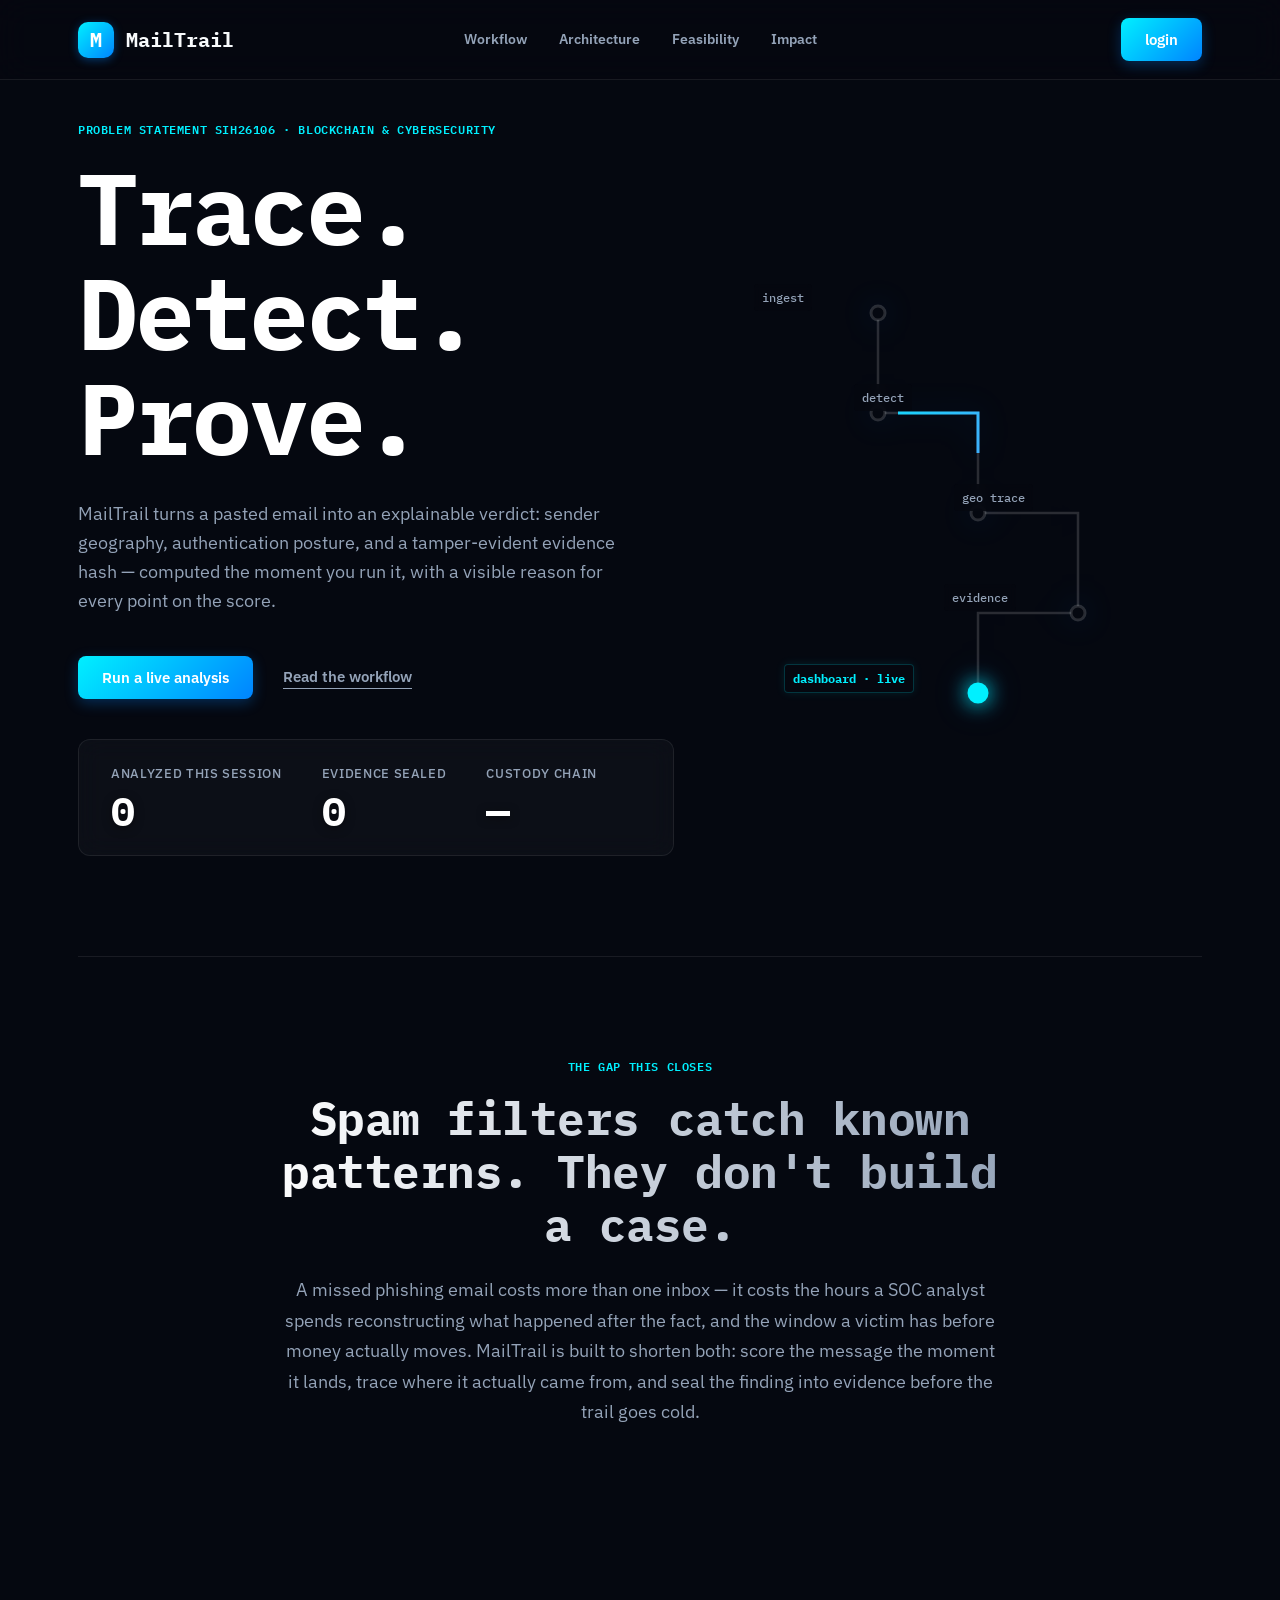
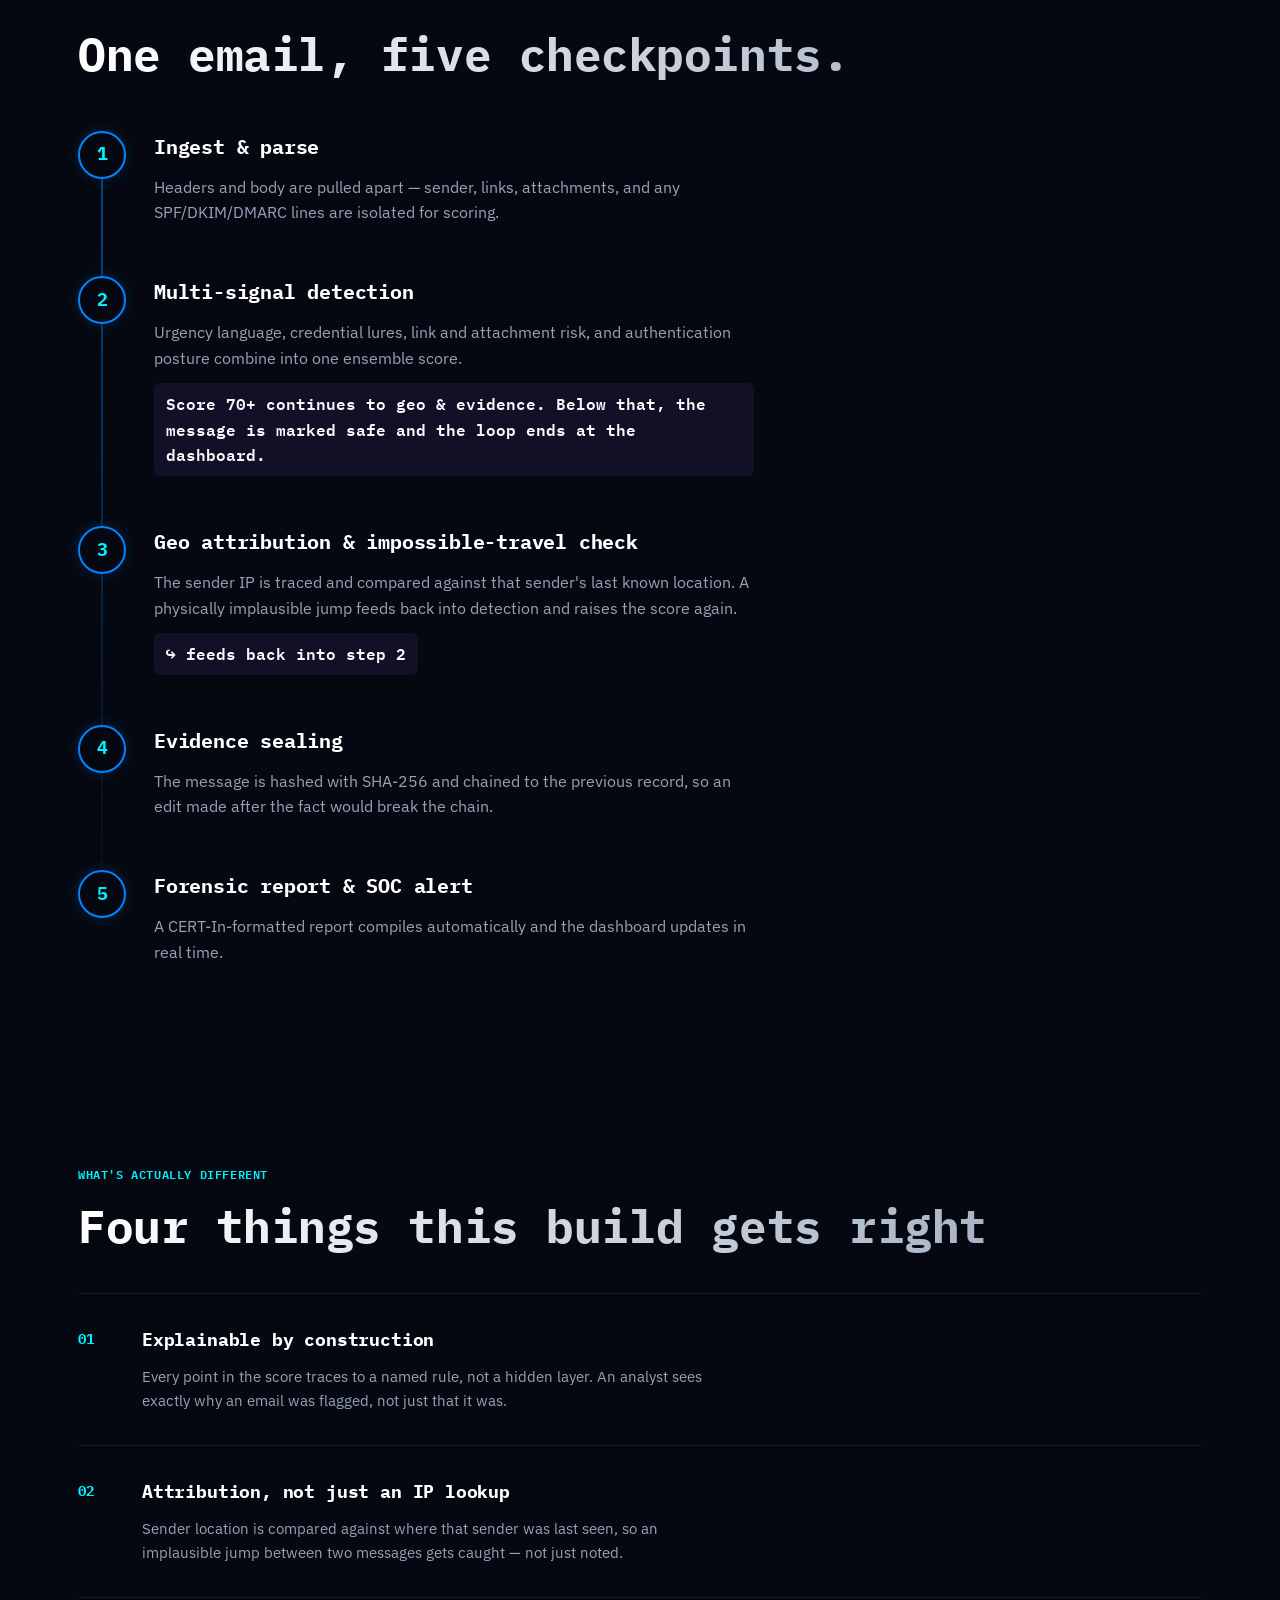
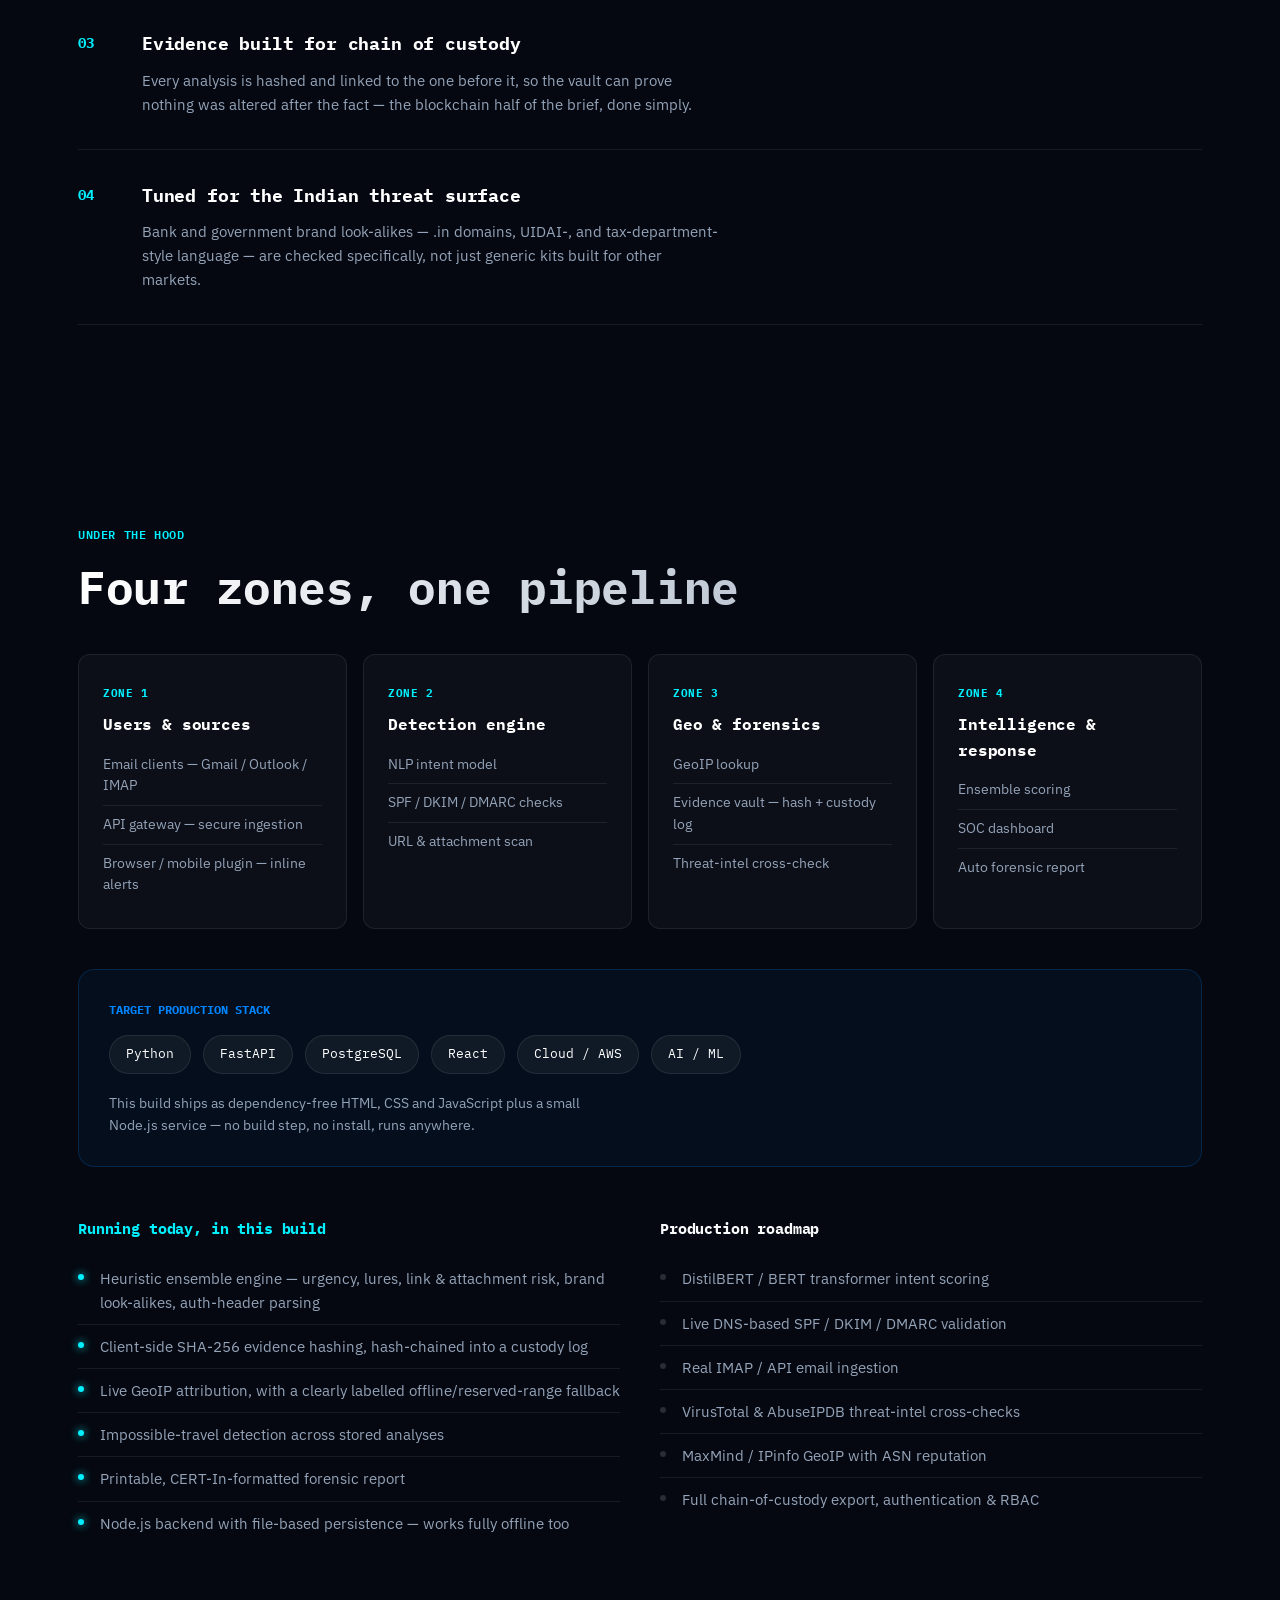
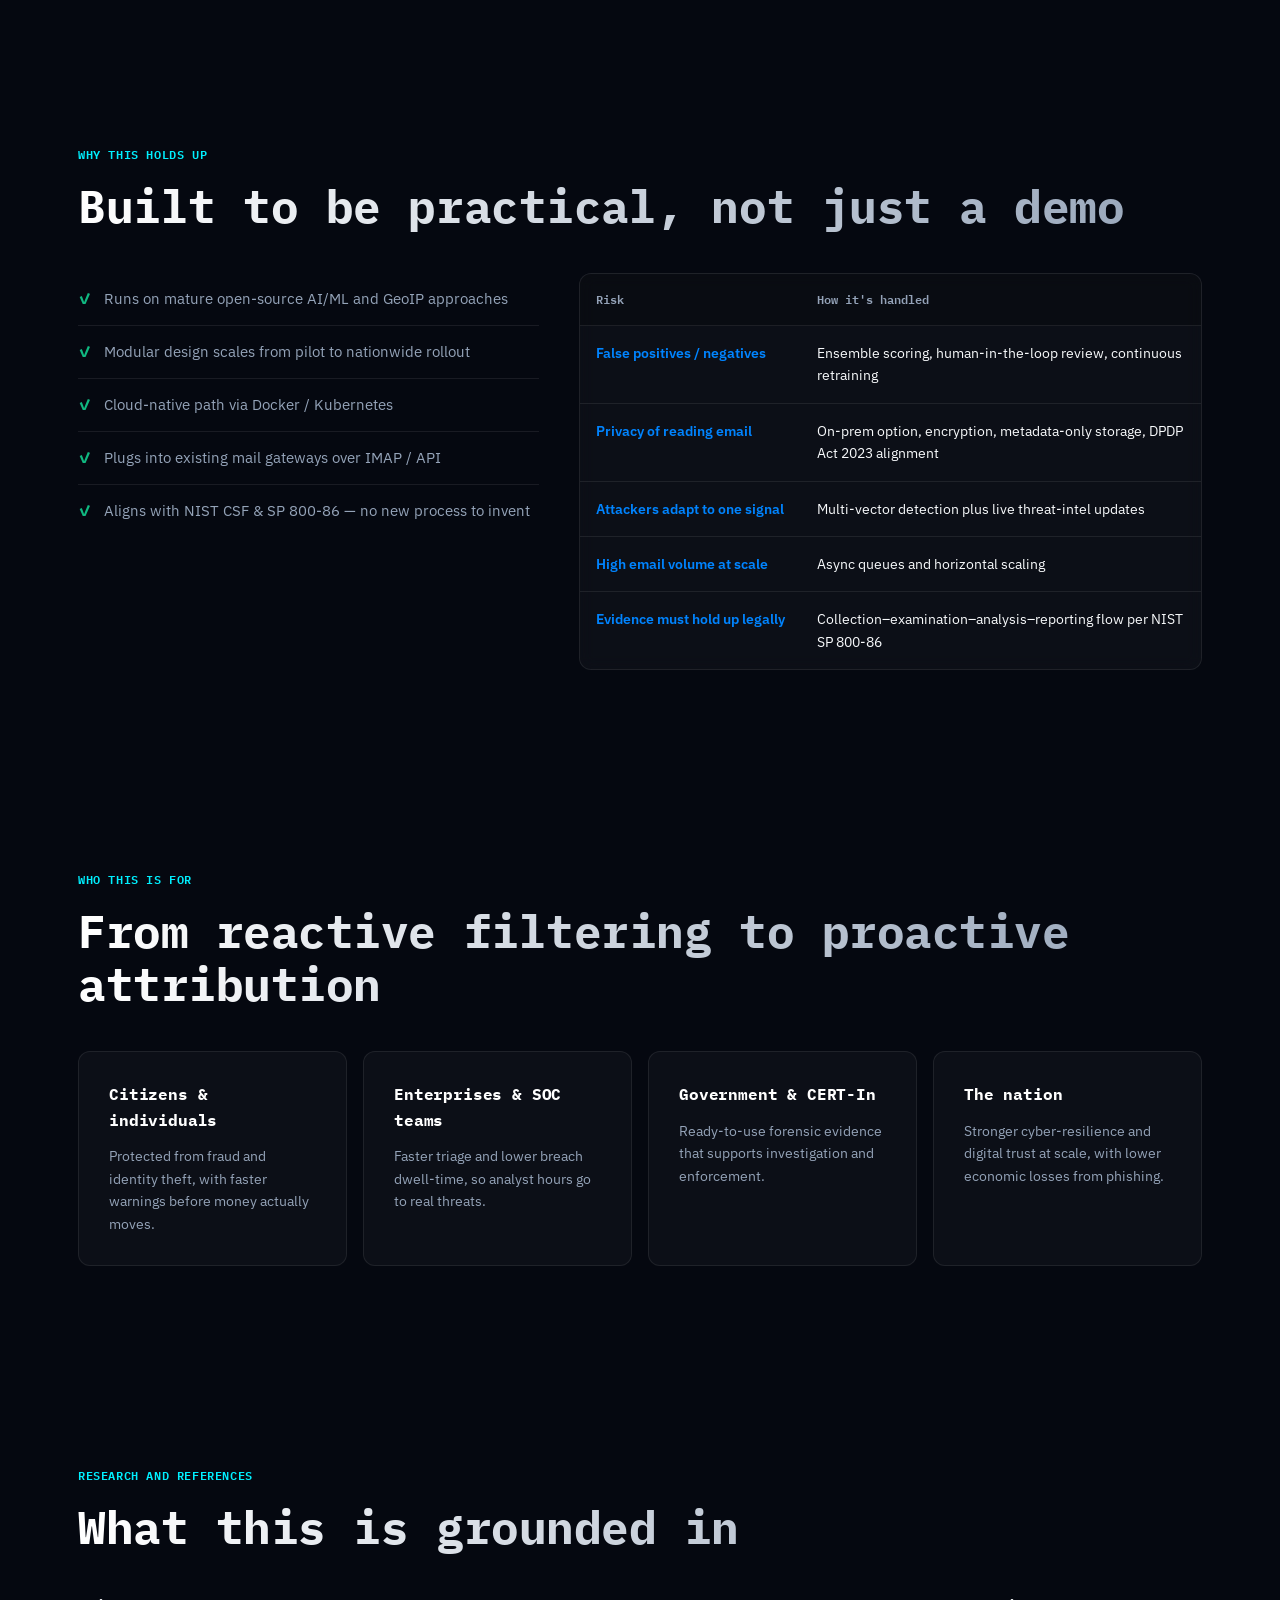
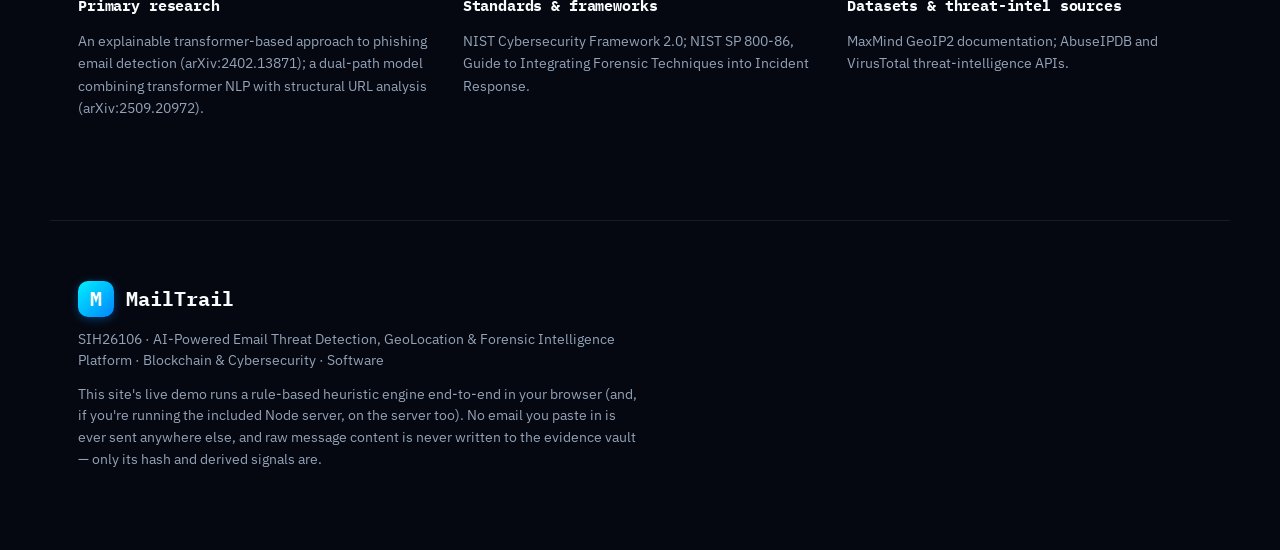
==== frontend/index.html @ 87221824 "Finalize UI redesign for deployment" ====
<!doctype html>
<html lang="en">
<head>
<meta charset="UTF-8">
<meta name="viewport" content="width=device-width, initial-scale=1.0">
<title>MailTrail — Trace. Detect. Prove.</title>
<meta name="description" content="MailTrail is an explainable, multi-signal email threat detection, geolocation and forensic intelligence platform built for SIH26106.">
<link rel="preconnect" href="https://fonts.googleapis.com">
<link href="https://fonts.googleapis.com/css2?family=IBM+Plex+Mono:wght@400;500;600;700&family=IBM+Plex+Sans:wght@400;500;600;700&display=swap" rel="stylesheet">
<link rel="stylesheet" href="styles.css">
</head>
<body>

<!-- ================= MARKETING SITE ================= -->
<div id="site">

  <header class="topnav">
    <div class="topnav-inner">
      <a href="#hero" class="wordmark"><span class="wordmark-mark">M</span>MailTrail</a>
      <nav class="topnav-links">
        <a href="#workflow">Workflow</a>
        <a href="#architecture">Architecture</a>
        <a href="#feasibility">Feasibility</a>
        <a href="#impact">Impact</a>
      </nav>
      <button class="btn btn-primary" data-launch-app>login</button>
    </div>
  </header>

  <main>
    
    <!-- HERO -->
    <section id="hero" class="section hero">
      <div class="hero-copy">
        <p class="logline">problem statement sih26106 · blockchain &amp; cybersecurity</p>
        <h1 class="hero-title">Trace.<br>Detect.<br>Prove.</h1>
        <p class="hero-sub">MailTrail turns a pasted email into an explainable verdict: sender geography, authentication posture, and a tamper-evident evidence hash — computed the moment you run it, with a visible reason for every point on the score.</p>
        <div class="hero-actions">
          <button class="btn btn-primary" data-launch-app data-target-view="analyze">Run a live analysis</button>
          <a class="link-btn-bold" href="#workflow">Read the workflow</a>
        </div>
        
        <!-- STATS BAR -->
        <div class="stats-bar glass-card" style="margin-top: 40px; padding: 24px 32px; gap: 40px; flex-wrap: wrap; border-bottom: 1px solid var(--border);">
          <div class="stat-item">
            <span class="stat-label">analyzed this session</span>
            <strong class="stat-value" id="heroAnalyzed">13</strong>
          </div>
          <div class="stat-item">
            <span class="stat-label">evidence sealed</span>
            <strong class="stat-value" id="heroSealed">13</strong>
          </div>
          <div class="stat-item">
            <span class="stat-label">custody chain</span>
            <strong class="stat-value" id="heroChain">verified</strong>
          </div>
        </div>
      </div>
      <div class="hero-trace" aria-hidden="true">
        <svg viewBox="0 0 400 450" class="trace-svg">
          <defs>
            <linearGradient id="traceGradient" x1="0%" y1="0%" x2="100%" y2="100%">
              <stop offset="0%" stop-color="#00f0ff" />
              <stop offset="100%" stop-color="#8b5cf6" />
            </linearGradient>
          </defs>
          <path id="tracePath" d="M120,40 L120,140 L220,140 L220,240 L320,240 L320,340 L220,340 L220,420" />
          <path class="glow-path" d="M120,40 L120,140 L220,140 L220,240 L320,240 L320,340 L220,340 L220,420" />
          <circle class="trace-node" cx="120" cy="40" r="7"></circle>
          <circle class="trace-node" cx="120" cy="140" r="7"></circle>
          <circle class="trace-node" cx="220" cy="240" r="7"></circle>
          <circle class="trace-node" cx="320" cy="340" r="7"></circle>
          <circle class="trace-node trace-node--live" cx="220" cy="420" r="9"></circle>
        </svg>
        <span class="trace-label" style="top:26px;left:40px">ingest</span>
        <span class="trace-label" style="top:126px;left:140px">detect</span>
        <span class="trace-label" style="top:226px;left:240px">geo trace</span>
        <span class="trace-label" style="top:326px;left:230px">evidence</span>
        <span class="trace-label trace-label--live" style="top:406px;left:70px">dashboard · live</span>
      </div>
    </section>

    <!-- PROBLEM -->
    <section class="section section-narrow">
      <p class="logline">the gap this closes</p>
      <h2 class="section-title">Spam filters catch known patterns. They don't build a case.</h2>
      <p class="section-body">A missed phishing email costs more than one inbox — it costs the hours a SOC analyst spends reconstructing what happened after the fact, and the window a victim has before money actually moves. MailTrail is built to shorten both: score the message the moment it lands, trace where it actually came from, and seal the finding into evidence before the trail goes cold.</p>
    </section>

    <!-- WORKFLOW -->
    <section id="workflow" class="section">
      <h2 class="section-title" style="margin-bottom: 40px">One email, five checkpoints.</h2>
      <div class="timeline">
        <div class="timeline-step">
          <div class="timeline-marker">1</div>
          <div class="timeline-content">
            <h3>Ingest &amp; parse</h3>
            <p>Headers and body are pulled apart — sender, links, attachments, and any SPF/DKIM/DMARC lines are isolated for scoring.</p>
          </div>
        </div>
        <div class="timeline-step">
          <div class="timeline-marker">2</div>
          <div class="timeline-content">
            <h3>Multi-signal detection</h3>
            <p>Urgency language, credential lures, link and attachment risk, and authentication posture combine into one ensemble score.</p>
            <p class="timeline-note" style="margin-top:12px; color:var(--muted)">Score 70+ continues to geo &amp; evidence. Below that, the message is marked safe and the loop ends at the dashboard.</p>
          </div>
        </div>
        <div class="timeline-step">
          <div class="timeline-marker">3</div>
          <div class="timeline-content">
            <h3>Geo attribution &amp; impossible-travel check</h3>
            <p>The sender IP is traced and compared against that sender's last known location. A physically implausible jump feeds back into detection and raises the score again.</p>
            <p class="timeline-note" style="margin-top:12px; color:var(--muted)">&#8618; feeds back into step 2</p>
          </div>
        </div>
        <div class="timeline-step">
          <div class="timeline-marker">4</div>
          <div class="timeline-content">
            <h3>Evidence sealing</h3>
            <p>The message is hashed with SHA-256 and chained to the previous record, so an edit made after the fact would break the chain.</p>
          </div>
        </div>
        <div class="timeline-step">
          <div class="timeline-marker">5</div>
          <div class="timeline-content">
            <h3>Forensic report &amp; SOC alert</h3>
            <p>A CERT-In-formatted report compiles automatically and the dashboard updates in real time.</p>
          </div>
        </div>
      </div>
    </section>

    <!-- INNOVATION -->
    <section class="section">
      <p class="logline">what's actually different</p>
      <h2 class="section-title">Four things this build gets right</h2>
      <div class="ledger">
        <div class="ledger-row">
          <span class="ledger-index">01</span>
          <div class="ledger-body">
            <h3>Explainable by construction</h3>
            <p>Every point in the score traces to a named rule, not a hidden layer. An analyst sees exactly why an email was flagged, not just that it was.</p>
          </div>
        </div>
        <div class="ledger-row">
          <span class="ledger-index">02</span>
          <div class="ledger-body">
            <h3>Attribution, not just an IP lookup</h3>
            <p>Sender location is compared against where that sender was last seen, so an implausible jump between two messages gets caught — not just noted.</p>
          </div>
        </div>
        <div class="ledger-row">
          <span class="ledger-index">03</span>
          <div class="ledger-body">
            <h3>Evidence built for chain of custody</h3>
            <p>Every analysis is hashed and linked to the one before it, so the vault can prove nothing was altered after the fact — the blockchain half of the brief, done simply.</p>
          </div>
        </div>
        <div class="ledger-row">
          <span class="ledger-index">04</span>
          <div class="ledger-body">
            <h3>Tuned for the Indian threat surface</h3>
            <p>Bank and government brand look-alikes — .in domains, UIDAI-, and tax-department-style language — are checked specifically, not just generic kits built for other markets.</p>
          </div>
        </div>
      </div>
    </section>

    <!-- ARCHITECTURE -->
    <section id="architecture" class="section">
      <p class="logline">under the hood</p>
      <h2 class="section-title">Four zones, one pipeline</h2>
      <div class="zones">
        <div class="zone">
          <span class="zone-index">Zone 1</span>
          <h3>Users &amp; sources</h3>
          <ul><li>Email clients — Gmail / Outlook / IMAP</li><li>API gateway — secure ingestion</li><li>Browser / mobile plugin — inline alerts</li></ul>
        </div>
        <div class="zone">
          <span class="zone-index">Zone 2</span>
          <h3>Detection engine</h3>
          <ul><li>NLP intent model</li><li>SPF / DKIM / DMARC checks</li><li>URL &amp; attachment scan</li></ul>
        </div>
        <div class="zone">
          <span class="zone-index">Zone 3</span>
          <h3>Geo &amp; forensics</h3>
          <ul><li>GeoIP lookup</li><li>Evidence vault — hash + custody log</li><li>Threat-intel cross-check</li></ul>
        </div>
        <div class="zone">
          <span class="zone-index">Zone 4</span>
          <h3>Intelligence &amp; response</h3>
          <ul><li>Ensemble scoring</li><li>SOC dashboard</li><li>Auto forensic report</li></ul>
        </div>
      </div>
      <div class="stack-note">
        <p class="stack-note-label">Target production stack</p>
        <div class="stack-strip">
          <span>Python</span><span>FastAPI</span><span>PostgreSQL</span><span>React</span><span>Cloud / AWS</span><span>AI / ML</span>
        </div>
        <p class="stack-note-body">This build ships as dependency-free HTML, CSS and JavaScript plus a small Node.js service — no build step, no install, runs anywhere.</p>
      </div>
      <div class="roadmap-grid">
        <div class="roadmap-col">
          <h4>Running today, in this build</h4>
          <ul>
            <li>Heuristic ensemble engine — urgency, lures, link &amp; attachment risk, brand look-alikes, auth-header parsing</li>
            <li>Client-side SHA-256 evidence hashing, hash-chained into a custody log</li>
            <li>Live GeoIP attribution, with a clearly labelled offline/reserved-range fallback</li>
            <li>Impossible-travel detection across stored analyses</li>
            <li>Printable, CERT-In-formatted forensic report</li>
            <li>Node.js backend with file-based persistence — works fully offline too</li>
          </ul>
        </div>
        <div class="roadmap-col">
          <h4>Production roadmap</h4>
          <ul>
            <li>DistilBERT / BERT transformer intent scoring</li>
            <li>Live DNS-based SPF / DKIM / DMARC validation</li>
            <li>Real IMAP / API email ingestion</li>
            <li>VirusTotal &amp; AbuseIPDB threat-intel cross-checks</li>
            <li>MaxMind / IPinfo GeoIP with ASN reputation</li>
            <li>Full chain-of-custody export, authentication &amp; RBAC</li>
          </ul>
        </div>
      </div>
    </section>

    <!-- FEASIBILITY -->
    <section id="feasibility" class="section">
      <p class="logline">why this holds up</p>
      <h2 class="section-title">Built to be practical, not just a demo</h2>
      <div class="feas-grid">
        <ul class="feas-list">
          <li>Runs on mature open-source AI/ML and GeoIP approaches</li>
          <li>Modular design scales from pilot to nationwide rollout</li>
          <li>Cloud-native path via Docker / Kubernetes</li>
          <li>Plugs into existing mail gateways over IMAP / API</li>
          <li>Aligns with NIST CSF &amp; SP 800-86 — no new process to invent</li>
        </ul>
        <table class="risk-table">
          <thead><tr><th>Risk</th><th>How it's handled</th></tr></thead>
          <tbody>
            <tr><td>False positives / negatives</td><td>Ensemble scoring, human-in-the-loop review, continuous retraining</td></tr>
            <tr><td>Privacy of reading email</td><td>On-prem option, encryption, metadata-only storage, DPDP Act 2023 alignment</td></tr>
            <tr><td>Attackers adapt to one signal</td><td>Multi-vector detection plus live threat-intel updates</td></tr>
            <tr><td>High email volume at scale</td><td>Async queues and horizontal scaling</td></tr>
            <tr><td>Evidence must hold up legally</td><td>Collection–examination–analysis–reporting flow per NIST SP 800-86</td></tr>
          </tbody>
        </table>
      </div>
    </section>

    <!-- IMPACT -->
    <section id="impact" class="section">
      <p class="logline">who this is for</p>
      <h2 class="section-title">From reactive filtering to proactive attribution</h2>
      <div class="impact-grid">
        <div class="impact-card"><h3>Citizens &amp; individuals</h3><p>Protected from fraud and identity theft, with faster warnings before money actually moves.</p></div>
        <div class="impact-card"><h3>Enterprises &amp; SOC teams</h3><p>Faster triage and lower breach dwell-time, so analyst hours go to real threats.</p></div>
        <div class="impact-card"><h3>Government &amp; CERT-In</h3><p>Ready-to-use forensic evidence that supports investigation and enforcement.</p></div>
        <div class="impact-card"><h3>The nation</h3><p>Stronger cyber-resilience and digital trust at scale, with lower economic losses from phishing.</p></div>
      </div>
    </section>

    <!-- RESEARCH -->
    <section class="section">
      <p class="logline">research and references</p>
      <h2 class="section-title">What this is grounded in</h2>
      <div class="research-grid">
        <div>
          <h4>Primary research</h4>
          <p>An explainable transformer-based approach to phishing email detection (arXiv:2402.13871); a dual-path model combining transformer NLP with structural URL analysis (arXiv:2509.20972).</p>
        </div>
        <div>
          <h4>Standards &amp; frameworks</h4>
          <p>NIST Cybersecurity Framework 2.0; NIST SP 800-86, Guide to Integrating Forensic Techniques into Incident Response.</p>
        </div>
        <div>
          <h4>Datasets &amp; threat-intel sources</h4>
          <p>MaxMind GeoIP2 documentation; AbuseIPDB and VirusTotal threat-intelligence APIs.</p>
        </div>
      </div>
    </section>

  </main>

  <footer class="site-footer">
    <div class="wordmark"><span class="wordmark-mark">M</span>MailTrail</div>
    <p>SIH26106 · AI-Powered Email Threat Detection, GeoLocation &amp; Forensic Intelligence Platform · Blockchain &amp; Cybersecurity · Software</p>
    <p class="site-footer-fine">This site's live demo runs a rule-based heuristic engine end-to-end in your browser (and, if you're running the included Node server, on the server too). No email you paste in is ever sent anywhere else, and raw message content is never written to the evidence vault — only its hash and derived signals are.</p>
  </footer>
</div>

<!-- ================= LIVE DEMO APP ================= -->
<div id="app" class="app-shell" hidden>
  <aside class="sidebar">
    <div class="brand">
      <div class="brand-mark">M</div>
      <div><strong>MailTrail</strong><span>Trace. Detect. Prove.</span></div>
    </div>
    <nav>
      <button class="nav active" data-view="overview">Overview</button>
      <button class="nav" data-view="analyze">Analyze email</button>
      <button class="nav" data-view="geo">Geo intelligence</button>
      <button class="nav" data-view="evidence">Evidence vault</button>
      <button class="nav" data-view="reports">Forensic reports</button>
    </nav>
    <div class="sidebar-footer">
      <button class="link-btn" data-exit-app>← Back to overview site</button>
      <div class="sidebar-meta">SIH 2026 · SIH26106</div>
    </div>
  </aside>

  <main class="main">
    <header class="topbar">
      <div><p class="logline" id="pageEyebrow">security operations center</p><h1 id="pageTitle">Threat overview</h1></div>
      <div class="status-cluster">
        <span class="status" id="backendStatus"><i></i> checking backend…</span>
      </div>
    </header>

    <!-- OVERVIEW -->
    <section id="view-overview" class="view active-view">
      <div class="stats">
        <div class="stat"><span>Emails analyzed</span><strong id="statAnalyzed">0</strong><small>this vault</small></div>
        <div class="stat"><span>High risk</span><strong id="statHigh">0</strong><small>requires review</small></div>
        <div class="stat"><span>Average risk</span><strong id="statAvg">0%</strong><small>ensemble score</small></div>
        <div class="stat"><span>Evidence sealed</span><strong id="statSealed">0</strong><small>tamper-evident</small></div>
      </div>
      <div class="grid-2">
        <div class="panel">
          <div class="panel-title"><h3>Detection pipeline</h3><span class="live" id="pipelineLive">idle</span></div>
          <div class="pipeline" id="pipelinePanel">
            <div><b>01</b><span>Email ingest &amp; parse</span><i>—</i></div>
            <div><b>02</b><span>Multi-signal detection</span><i>—</i></div>
            <div><b>03</b><span>Geo attribution</span><i>—</i></div>
            <div><b>04</b><span>Evidence sealing</span><i>—</i></div>
            <div><b>05</b><span>SOC response</span><i>—</i></div>
          </div>
        </div>
        <div class="panel">
          <div class="panel-title"><h3>Custody chain</h3><span id="chainBadge">no records yet</span></div>
          <p class="panel-copy" id="chainSummary">Run your first analysis to open the evidence vault and start the custody chain.</p>
          <button class="btn btn-secondary" id="verifyChainBtnOverview">Verify chain integrity</button>
        </div>
      </div>
      <div class="panel">
        <div class="panel-title"><h3>Recent activity</h3><span>last 5</span></div>
        <div id="recentActivity"><div class="empty-state">Nothing analyzed yet. <button class="link-btn" data-view-jump="analyze">Run your first analysis →</button></div></div>
      </div>
    </section>

    <!-- ANALYZE -->
    <section id="view-analyze" class="view">
      <div class="section-intro"><p>Paste the full email — headers included, if you have them — for the most complete read on authentication and sender IP.</p></div>
      <div class="analyzer-grid">
        <div class="panel form-panel">
          <label for="emailInput">Email content / headers</label>
          <textarea id="emailInput" placeholder="From: alerts@example.com&#10;Reply-To: verify@example.com&#10;Received: from mail.relay.example ([203.0.113.42])&#10;SPF: fail&#10;DKIM: fail&#10;Subject: Urgent: verify your account&#10;&#10;Your account will be suspended. Verify now at http://example-verify.example/login"></textarea>
          <div class="sample-row">
            <span>Load a sample:</span>
            <button class="chip" data-sample="high">Bank phishing</button>
            <button class="chip" data-sample="medium">Delivery notice</button>
            <button class="chip" data-sample="low">Internal memo</button>
          </div>
          <button id="analyzeBtn" class="btn btn-primary full">Run MailTrail analysis</button>
          <div id="analyzeError" class="error"></div>
        </div>
        <div id="resultPanel" class="panel result-panel empty">
          <div class="empty-state">Analysis results will appear here.<br><small>Load a sample on the left to see the full pipeline run.</small></div>
        </div>
      </div>
    </section>

    <!-- GEO -->
    <section id="view-geo" class="view">
      <div class="section-intro"><p>Sender location for the most recent analysis, measured against the one before it.</p></div>
      <div class="panel" id="geoInstrument">
        <div class="empty-state">No geo-tagged analysis yet. <button class="link-btn" data-view-jump="analyze">Run one →</button></div>
      </div>
      <div class="panel" style="margin-top:16px">
        <div class="panel-title"><h3>Attribution history</h3><span id="geoHistoryCount">0 records</span></div>
        <div id="geoHistoryTable" class="table-wrap"><div class="empty-state">Nothing traced yet.</div></div>
      </div>
    </section>

    <!-- EVIDENCE -->
    <section id="view-evidence" class="view">
      <div class="section-intro"><p>Every analysis is represented by a SHA-256 hash chained to the record before it. Raw message content is never stored — only its hash and derived signals.</p></div>
      <div class="panel">
        <div class="panel-title">
          <h3>Custody ledger</h3>
          <div class="panel-actions">
            <button class="btn btn-secondary" id="verifyChainBtn">Verify chain integrity</button>
            <button class="btn btn-ghost" id="clearVaultBtn">Clear vault</button>
          </div>
        </div>
        <div id="chainVerifyResult"></div>
        <div id="evidenceTable" class="table-wrap"><div class="empty-state">No evidence yet. Analyze an email to create the first record.</div></div>
      </div>
    </section>

    <!-- REPORTS -->
    <section id="view-reports" class="view">
      <div class="section-intro"><p>Compile a submission-ready report from any record in the evidence vault.</p></div>
      <div class="panel">
        <label for="reportSelect">Choose a record</label>
        <div class="report-select-row">
          <select id="reportSelect"><option value="">— select an evidence record —</option></select>
          <button class="btn btn-secondary" id="reportBtn">Generate report</button>
        </div>
      </div>
      <div id="reportOutput"></div>
    </section>

  </main>
</div>

<script src="engine.js"></script>
<script src="app.js"></script>
</body>
</html>
---- frontend/styles.css ----
/* ==========================================================================
   MailTrail — Next-Gen Cyber-Forensic Design System
   Mood: Premium, high-tech, dark mode, glowing accents, glassmorphic.
   Display + data: IBM Plex Mono. Body: IBM Plex Sans.
   ========================================================================== */

:root {
  --bg-core: #050810;
  --bg-card: rgba(255, 255, 255, 0.03);
  --bg-card-hover: rgba(255, 255, 255, 0.05);
  --border: rgba(255, 255, 255, 0.08);
  --border-hover: rgba(255, 255, 255, 0.15);
  --text-main: #f8fafc;
  --text-muted: #94a3b8;
  
  --accent-1: #00f0ff;
  --accent-2: #0084ff;
  --accent-3: #8b5cf6;
  
  --gradient-primary: linear-gradient(135deg, var(--accent-1), var(--accent-2));
  --gradient-text: linear-gradient(90deg, #fff, var(--text-muted));
  
  --glow-primary: 0 0 20px rgba(0, 240, 255, 0.4);
  --glow-card: 0 8px 30px rgba(0,0,0,0.4);
  
  --radius-lg: 16px;
  --radius-md: 12px;
  --radius-sm: 8px;
  
  --mono: 'IBM Plex Mono', ui-monospace, SFMono-Regular, Menlo, monospace;
  --sans: 'IBM Plex Sans', -apple-system, BlinkMacSystemFont, 'Segoe UI', sans-serif;
  
  --green: #10b981;
  --green-bg: rgba(16, 185, 129, 0.15);
  --amber: #f59e0b;
  --amber-bg: rgba(245, 158, 11, 0.15);
  --red: #ef4444;
  --red-bg: rgba(239, 68, 68, 0.15);
}

*, *::before, *::after { box-sizing: border-box; }
html { -webkit-text-size-adjust: 100%; scroll-behavior: smooth; background: var(--bg-core); }
body { 
  margin: 0; 
  background: var(--bg-core); 
  color: var(--text-main); 
  font-family: var(--sans); 
  line-height: 1.6; 
  -webkit-font-smoothing: antialiased; 
  position: relative;
  overflow-x: hidden;
}

/* Subtle background mesh glow */
body::before, body::after {
  content: ""; position: fixed; border-radius: 50%; filter: blur(120px); z-index: -1; pointer-events: none; opacity: 0.4;
}
body::before {
  top: -10%; left: -10%; width: 50vw; height: 50vw; background: radial-gradient(circle, rgba(0,132,255,0.2) 0%, transparent 60%);
}
body::after {
  bottom: -10%; right: -10%; width: 60vw; height: 60vw; background: radial-gradient(circle, rgba(139,92,246,0.15) 0%, transparent 60%);
}

h1, h2, h3, h4 { font-family: var(--mono); margin: 0; font-weight: 700; letter-spacing: -0.01em; }
p { margin: 0; }
ul { margin: 0; padding: 0; list-style: none; }
button { font-family: inherit; border: none; }
a { color: inherit; text-decoration: none; transition: color 0.2s; }
a:hover { color: var(--accent-1); }
:focus-visible { outline: 2px solid var(--accent-1); outline-offset: 2px; }

.logline {
  font-family: var(--mono);
  font-size: 12px;
  color: var(--accent-1);
  margin: 0 0 16px;
  letter-spacing: 0.05em;
  font-weight: 600;
  text-transform: uppercase;
}
#app .logline { color: var(--accent-1); }

/* ---------- buttons ---------- */
.btn {
  display: inline-flex; align-items: center; justify-content: center; gap: 8px;
  border: none; border-radius: var(--radius-sm);
  padding: 12px 24px; font: 600 15px var(--sans); cursor: pointer;
  transition: all 0.25s cubic-bezier(0.4, 0, 0.2, 1);
  position: relative;
  overflow: hidden;
}
.btn:active { transform: scale(0.97); }
.btn-primary { 
  background: var(--gradient-primary); 
  color: #fff; 
  box-shadow: 0 4px 14px rgba(0, 132, 255, 0.3);
}
.btn-primary:hover { 
  box-shadow: var(--glow-primary); 
}
.btn-primary::after {
  content: ""; position: absolute; top: 0; left: 0; right: 0; bottom: 0; background: linear-gradient(to bottom, rgba(255,255,255,0.2) 0%, transparent 100%); opacity: 0; transition: opacity 0.2s;
}
.btn-primary:hover::after { opacity: 1; }

.btn-secondary { 
  background: rgba(255,255,255,0.05); 
  border: 1px solid var(--border); 
  color: var(--text-main); 
  backdrop-filter: blur(4px);
}
.btn-secondary:hover { 
  background: rgba(255,255,255,0.08); 
  border-color: var(--accent-1); 
}
.link-btn-bold { 
  font-family: var(--sans); font-weight: 600; font-size: 15px; color: var(--text-muted); 
  text-decoration: underline; text-underline-offset: 6px; padding: 10px; 
  transition: all 0.2s;
}
.link-btn-bold:hover { color: var(--text-main); text-decoration-color: var(--accent-1); }
.link-btn { background: none; border: 0; padding: 0; color: var(--accent-1); cursor: pointer; font: 600 13px var(--sans); }
.link-btn:hover { text-shadow: var(--glow-primary); }

.btn.full { width: 100%; margin-top: 14px; }

/* ==========================================================================
   MARKETING SITE
   ========================================================================== */

.wordmark { display: inline-flex; align-items: center; gap: 12px; font-family: var(--mono); font-weight: 700; font-size: 20px; text-decoration: none; color: var(--text-main); }
.wordmark-mark { width: 36px; height: 36px; border-radius: 10px; background: var(--gradient-primary); color: #fff; display: grid; place-items: center; font-weight: 700; font-size: 20px; box-shadow: 0 2px 10px rgba(0, 132, 255, 0.4); }

.topnav { position: sticky; top: 0; z-index: 50; background: rgba(5, 8, 16, 0.6); backdrop-filter: blur(16px); border-bottom: 1px solid var(--border); }
.topnav-inner { max-width: 1180px; margin: 0 auto; padding: 18px 28px; display: flex; align-items: center; justify-content: space-between; }
.topnav-links { display: flex; gap: 32px; position: absolute; left: 50%; transform: translateX(-50%); }
.topnav-links a { font-size: 14px; color: var(--text-muted); font-weight: 600; transition: color 0.2s; }
.topnav-links a:hover { color: var(--text-main); }

main { max-width: 1180px; margin: 0 auto; padding: 0 28px; }
.section { padding: 100px 0; }
.section-narrow { max-width: 760px; margin: 0 auto; text-align: center; }
.section-narrow .logline { justify-content: center; display: flex; }
.section-title { font-size: 46px; line-height: 1.15; margin-bottom: 24px; color: #fff; background: var(--gradient-text); -webkit-background-clip: text; -webkit-text-fill-color: transparent; }
.section-body { max-width: 65ch; color: var(--text-muted); font-size: 18px; line-height: 1.7; margin: 0 auto; }

/* ---- stats bar ---- */
.stats-bar { display: flex; gap: 80px; padding: 30px 0; margin-bottom: 20px; border-bottom: 1px solid var(--border); }
.stat-item { display: flex; flex-direction: column; gap: 6px; }
.stat-label { font-family: var(--sans); font-size: 13px; color: var(--text-muted); font-weight: 500; text-transform: uppercase; letter-spacing: 0.05em; }
.stat-value { font-family: var(--mono); font-size: 40px; font-weight: 700; color: #fff; line-height: 1; text-shadow: 0 2px 10px rgba(0,0,0,0.5); }

/* ---- hero ---- */
.hero { display: grid; grid-template-columns: 1.1fr 0.9fr; gap: 40px; align-items: center; padding-top: 40px; padding-bottom: 80px; border-bottom: 1px solid var(--border); }
.hero-title { font-size: clamp(60px, 8vw, 100px); line-height: 1.05; color: #fff; letter-spacing: -0.03em; margin-bottom: 30px; }
.hero-sub { margin: 0 0 40px; max-width: 52ch; color: var(--text-muted); font-size: 18px; line-height: 1.6; }
.hero-actions { display: flex; gap: 20px; align-items: center; flex-wrap: wrap; }

.hero-trace { position: relative; height: 480px; display: flex; justify-content: center; perspective: 1000px; }
.trace-svg { width: 100%; height: 100%; max-width: 400px; filter: drop-shadow(0 0 15px rgba(0, 132, 255, 0.2)); }
.trace-svg path { 
  fill: none; 
  stroke: var(--border-hover); 
  stroke-width: 2.5; 
  stroke-dasharray: 1200; stroke-dashoffset: 1200; 
  animation: draw 2s cubic-bezier(0.4, 0, 0.2, 1) forwards 0.2s; 
}
.trace-svg .glow-path {
  fill: none; stroke: url(#traceGradient); stroke-width: 3;
  stroke-dasharray: 120 1200; stroke-dashoffset: 1200;
  animation: pulsePath 3s linear infinite;
}
.trace-node { fill: var(--bg-core); stroke: var(--border-hover); stroke-width: 3; transition: all 0.3s; }
.trace-node--live { fill: var(--accent-1); stroke: var(--accent-1); filter: drop-shadow(0 0 10px var(--accent-1)); animation: pulseNode 2s ease-in-out infinite; }
@keyframes draw { to { stroke-dashoffset: 0; } }
@keyframes pulsePath { from { stroke-dashoffset: 1200; } to { stroke-dashoffset: -120; } }
@keyframes pulseNode { 0%, 100% { opacity: 1; transform: scale(1); } 50% { opacity: .7; transform: scale(1.1); } }
.trace-label { position: absolute; font-family: var(--mono); font-size: 12px; color: var(--text-muted); font-weight: 500; background: rgba(5, 8, 16, 0.8); padding: 4px 8px; border-radius: 4px; backdrop-filter: blur(4px); }
.trace-label--live { color: var(--accent-1); font-weight: 700; box-shadow: 0 0 10px rgba(0, 240, 255, 0.1); border: 1px solid rgba(0,240,255,0.2); }

/* Glass Cards */
.glass-card {
  background: var(--bg-card);
  border: 1px solid var(--border);
  border-radius: var(--radius-md);
  backdrop-filter: blur(12px);
  padding: 30px;
  transition: all 0.3s cubic-bezier(0.4, 0, 0.2, 1);
}
.glass-card:hover {
  transform: translateY(-4px);
  border-color: var(--border-hover);
  box-shadow: var(--glow-card);
  background: var(--bg-card-hover);
}

/* ---- timeline ---- */
.timeline { position: relative; max-width: 760px; margin-top: 50px; }
.timeline::before { content: ""; position: absolute; left: 23px; top: 10px; bottom: 10px; width: 2px; background: linear-gradient(to bottom, var(--accent-2), transparent); opacity: 0.5; }
.timeline-step { position: relative; padding: 0 0 50px 76px; }
.timeline-step:last-child { padding-bottom: 0; }
.timeline-marker { position: absolute; left: 0; top: 0; width: 48px; height: 48px; border-radius: 50%; background: var(--bg-core); border: 2px solid var(--accent-2); color: var(--accent-1); display: grid; place-items: center; font-family: var(--mono); font-size: 18px; font-weight: 700; box-shadow: 0 0 15px rgba(0, 132, 255, 0.2); }
.timeline-content h3 { font-size: 20px; margin-bottom: 12px; font-family: var(--mono); font-weight: 700; color: #fff; }
.timeline-content p { color: var(--text-muted); font-size: 16px; max-width: 60ch; line-height: 1.6; }
.timeline-note { margin-top: 10px; color: var(--accent-3); font-family: var(--mono); font-size: 13px; font-weight: 600; padding: 8px 12px; background: rgba(139, 92, 246, 0.1); border-radius: 6px; display: inline-block; }

/* ---- ledger (innovation) ---- */
.ledger { margin-top: 40px; border-top: 1px solid var(--border); }
.ledger-row { display: flex; gap: 30px; padding: 32px 0; border-bottom: 1px solid var(--border); transition: background 0.3s; }
.ledger-row:hover { background: rgba(255,255,255,0.02); }
.ledger-index { font-family: var(--mono); font-size: 14px; color: var(--accent-1); padding-top: 2px; flex: 0 0 34px; font-weight: 700; }
.ledger-body h3 { font-size: 18px; margin-bottom: 10px; color: #fff; }
.ledger-body p { color: var(--text-muted); max-width: 64ch; font-size: 15px; }

/* ---- architecture ---- */
.zones { display: grid; grid-template-columns: repeat(4, 1fr); gap: 16px; margin-top: 40px; }
.zone { background: var(--bg-card); border: 1px solid var(--border); border-radius: var(--radius-md); padding: 24px; transition: all 0.3s; }
.zone:hover { border-color: var(--accent-2); transform: translateY(-3px); box-shadow: 0 10px 30px rgba(0, 132, 255, 0.1); }
.zone-index { font-family: var(--mono); font-size: 11px; color: var(--accent-1); text-transform: uppercase; letter-spacing: 0.05em; font-weight: 700; display: inline-block; margin-bottom: 10px; }
.zone h3 { font-size: 16px; margin: 0 0 16px; color: #fff; }
.zone li { color: var(--text-muted); font-size: 13.5px; padding: 8px 0; border-top: 1px solid var(--border); }
.zone li:first-child { border-top: none; padding-top: 0; }

.stack-note { margin-top: 40px; padding: 30px; background: rgba(0, 132, 255, 0.05); border: 1px solid rgba(0, 132, 255, 0.2); border-radius: var(--radius-lg); }
.stack-note-label { font-family: var(--mono); font-size: 12px; color: var(--accent-2); margin-bottom: 16px; font-weight: 700; text-transform: uppercase; }
.stack-strip { display: flex; flex-wrap: wrap; gap: 12px; margin-bottom: 18px; }
.stack-strip span { font-family: var(--mono); font-size: 13px; padding: 8px 16px; background: rgba(255,255,255,0.05); border: 1px solid var(--border); border-radius: 20px; color: #fff; transition: all 0.2s; }
.stack-strip span:hover { border-color: var(--accent-1); color: var(--accent-1); }
.stack-note-body { color: var(--text-muted); font-size: 14px; max-width: 64ch; line-height: 1.6; }

.roadmap-grid { display: grid; grid-template-columns: 1fr 1fr; gap: 40px; margin-top: 50px; }
.roadmap-col h4 { font-size: 15px; margin-bottom: 16px; color: var(--text-main); }
.roadmap-col:first-child h4 { color: var(--accent-1); }
.roadmap-col li { position: relative; padding: 10px 0 10px 22px; color: var(--text-muted); font-size: 14.5px; border-top: 1px solid var(--border); }
.roadmap-col li:first-child { border-top: none; }
.roadmap-col li::before { content: ""; position: absolute; left: 0; top: 17px; width: 6px; height: 6px; border-radius: 50%; background: var(--border-hover); }
.roadmap-col:first-child li::before { background: var(--accent-1); box-shadow: 0 0 8px var(--accent-1); }

/* ---- feasibility ---- */
.feas-grid { display: grid; grid-template-columns: 0.85fr 1.15fr; gap: 40px; margin-top: 40px; align-items: start; }
.feas-list li { padding: 14px 0; border-top: 1px solid var(--border); color: var(--text-muted); font-size: 15px; display: flex; align-items: center; gap: 12px; }
.feas-list li::before { content: "✓"; color: var(--green); font-weight: 700; }
.feas-list li:first-child { border-top: none; }
.risk-table { width: 100%; border-collapse: separate; border-spacing: 0; font-size: 14px; border: 1px solid var(--border); border-radius: var(--radius-md); overflow: hidden; background: var(--bg-card); backdrop-filter: blur(8px); }
.risk-table th { text-align: left; font-family: var(--mono); font-weight: 600; font-size: 12px; color: var(--text-muted); padding: 16px; border-bottom: 1px solid var(--border); background: rgba(0,0,0,0.2); }
.risk-table td { padding: 16px; border-bottom: 1px solid var(--border); color: var(--text-main); vertical-align: top; }
.risk-table tr:last-child td { border-bottom: none; }
.risk-table td:first-child { font-weight: 600; white-space: nowrap; color: var(--accent-2); }

/* ---- impact ---- */
.impact-grid { display: grid; grid-template-columns: repeat(4, 1fr); gap: 16px; margin-top: 40px; }
.impact-card { background: var(--bg-card); padding: 30px; border: 1px solid var(--border); border-radius: var(--radius-md); transition: all 0.3s; }
.impact-card:hover { border-color: var(--accent-3); transform: translateY(-4px); box-shadow: 0 10px 30px rgba(139, 92, 246, 0.15); background: rgba(139, 92, 246, 0.05); }
.impact-card h3 { font-size: 16px; margin-bottom: 12px; color: #fff; }
.impact-card p { color: var(--text-muted); font-size: 14px; }

/* ---- research ---- */
.research-grid { display: grid; grid-template-columns: repeat(3, 1fr); gap: 30px; margin-top: 40px; }
.research-grid h4 { font-size: 15px; margin-bottom: 12px; color: var(--text-main); }
.research-grid p { color: var(--text-muted); font-size: 14px; }

/* ---- footer ---- */
.site-footer { max-width: 1180px; margin: 0 auto; padding: 60px 28px 80px; border-top: 1px solid var(--border); }
.site-footer p { color: var(--text-muted); font-size: 13.5px; max-width: 70ch; margin-top: 12px; }
.site-footer-fine { color: rgba(255,255,255,0.2); font-size: 12px; margin-top: 24px; max-width: 64ch; }

/* ==========================================================================
   LIVE DEMO APP SHELL
   ========================================================================== */
.app-shell { display: flex; min-height: 100vh; background: var(--bg-core); font-family: var(--sans); }
.app-shell[hidden] { display: none; }
#site[hidden] { display: none; }

.sidebar { width: 260px; background: rgba(5,8,16,0.8); border-right: 1px solid var(--border); backdrop-filter: blur(20px); color: #fff; padding: 30px 20px; display: flex; flex-direction: column; position: fixed; inset: 0 auto 0 0; }
.sidebar .brand { display: flex; gap: 14px; align-items: center; padding: 4px 8px 40px; }
.sidebar .brand-mark { width: 40px; height: 40px; border-radius: 10px; background: var(--gradient-primary); color: #fff; display: grid; place-items: center; font-family: var(--mono); font-weight: 700; font-size: 20px; box-shadow: 0 4px 12px rgba(0, 132, 255, 0.4); }
.sidebar .brand strong { display: block; font-family: var(--mono); font-size: 16px; letter-spacing: 0.02em; }
.sidebar .brand span { font-size: 11px; color: var(--text-muted); text-transform: uppercase; letter-spacing: 0.05em; }
.sidebar nav { display: flex; flex-direction: column; gap: 6px; }
.sidebar .nav { border: 0; background: transparent; color: var(--text-muted); width: 100%; padding: 12px 16px; text-align: left; border-radius: var(--radius-sm); font: 500 14px var(--sans); cursor: pointer; transition: all 0.2s; }
.sidebar .nav.active, .sidebar .nav:hover { background: rgba(255,255,255,0.06); color: #fff; }
.sidebar-footer { margin-top: auto; padding: 10px 8px; display: flex; flex-direction: column; gap: 14px; }
.sidebar-meta { color: rgba(255,255,255,0.3); font-size: 11px; font-family: var(--mono); }

.main { margin-left: 260px; width: calc(100% - 260px); padding: 0 40px 60px; position: relative; }
.topbar { min-height: 90px; padding: 24px 0; display: flex; align-items: center; justify-content: space-between; border-bottom: 1px solid var(--border); gap: 16px; flex-wrap: wrap; margin-bottom: 30px; }
.topbar h1 { font: 700 24px var(--sans); margin: 0; color: #fff; letter-spacing: -0.02em; }
.status { font-family: var(--mono); font-size: 11.5px; color: var(--green); background: var(--green-bg); padding: 8px 14px; border-radius: 20px; border: 1px solid rgba(16,185,129,0.3); white-space: nowrap; font-weight: 600; }
.status i { display: inline-block; width: 6px; height: 6px; border-radius: 50%; background: var(--green); margin-right: 8px; box-shadow: 0 0 8px var(--green); }
.status.offline { color: var(--amber); background: var(--amber-bg); border-color: rgba(245,158,11,0.3); }
.status.offline i { background: var(--amber); box-shadow: 0 0 8px var(--amber); }

.view { display: none; }
.active-view { display: block; animation: fadeIn 0.4s ease; }
@keyframes fadeIn { from { opacity: 0; transform: translateY(10px); } to { opacity: 1; transform: translateY(0); } }

.section-intro { margin-bottom: 24px; max-width: 70ch; }
.section-intro p { color: var(--text-muted); font-size: 15px; }

.stats { display: grid; grid-template-columns: repeat(4, 1fr); gap: 16px; margin-bottom: 24px; }
.stat, .panel { background: var(--bg-card); border: 1px solid var(--border); border-radius: var(--radius-md); backdrop-filter: blur(12px); box-shadow: 0 4px 20px rgba(0,0,0,0.2); }
.stat { padding: 20px; transition: transform 0.2s; }
.stat:hover { transform: translateY(-2px); border-color: var(--border-hover); }
.stat span { display: block; color: var(--text-muted); font-size: 12px; font-weight: 500; text-transform: uppercase; letter-spacing: 0.05em; }
.stat strong { display: block; font: 700 32px var(--mono); margin: 8px 0 4px; color: #fff; text-shadow: 0 2px 10px rgba(0,0,0,0.3); }
.stat small { color: rgba(255,255,255,0.4); font-size: 11.5px; }

.grid-2 { display: grid; grid-template-columns: 1fr 1fr; gap: 20px; margin-bottom: 20px; }
.panel { padding: 26px; }
.panel-title { display: flex; justify-content: space-between; align-items: center; margin-bottom: 20px; gap: 10px; flex-wrap: wrap; }
.panel-title h3 { font-size: 17px; font-family: var(--sans); }
.panel-title > span { font-size: 12px; color: var(--text-muted); font-family: var(--mono); background: rgba(255,255,255,0.05); padding: 4px 8px; border-radius: 4px; }
.panel-actions { display: flex; gap: 10px; }
.panel-copy { color: var(--text-muted); font-size: 14.5px; margin-bottom: 16px; }
.live { color: var(--green) !important; text-shadow: 0 0 10px rgba(16,185,129,0.4); }

.pipeline > div { display: flex; align-items: center; gap: 14px; padding: 12px 0; border-bottom: 1px solid var(--border); font-size: 14px; color: var(--text-main); }
.pipeline > div:last-child { border-bottom: none; }
.pipeline b { color: var(--accent-1); font-family: var(--mono); font-size: 12px; font-weight: 700; background: rgba(0,240,255,0.1); padding: 2px 6px; border-radius: 4px; }
.pipeline span { flex: 1; }
.pipeline i { font-style: normal; color: rgba(255,255,255,0.2); }
.pipeline i.done { color: var(--green); text-shadow: 0 0 8px rgba(16,185,129,0.5); }
.pipeline i.active { color: var(--amber); }

/* recent activity */
.activity-row { display: grid; grid-template-columns: 74px 1fr auto; gap: 14px; align-items: center; padding: 12px 0; border-bottom: 1px solid var(--border); font-size: 14px; color: var(--text-main); }
.activity-row:last-child { border-bottom: none; }
.activity-time { color: var(--text-muted); font-family: var(--mono); font-size: 12px; }

.empty-state { text-align: center; color: var(--text-muted); font-size: 14px; line-height: 1.9; padding: 40px 10px; }

/* ---- analyze view ---- */
.analyzer-grid { display: grid; grid-template-columns: 1fr 1.2fr; gap: 20px; align-items: start; }
.form-panel label { display: block; font-size: 13px; font-weight: 600; margin-bottom: 12px; color: var(--text-muted); text-transform: uppercase; letter-spacing: 0.05em; }
.form-panel textarea { width: 100%; height: 340px; resize: vertical; border: 1px solid var(--border); border-radius: var(--radius-sm); padding: 16px; font: 13.5px/1.6 var(--mono); outline: none; color: #fff; background: rgba(0,0,0,0.2); transition: border-color 0.2s, box-shadow 0.2s; }
.form-panel textarea:focus { border-color: var(--accent-2); box-shadow: 0 0 0 3px rgba(0, 132, 255, 0.1); }
.sample-row { display: flex; align-items: center; gap: 10px; margin-top: 16px; flex-wrap: wrap; font-size: 13px; color: var(--text-muted); }
.chip { border: 1px solid var(--border); background: rgba(255,255,255,0.02); border-radius: 20px; padding: 6px 14px; font-size: 12.5px; cursor: pointer; color: var(--text-main); transition: all 0.2s; }
.chip:hover { border-color: var(--accent-1); background: rgba(0,240,255,0.05); color: var(--accent-1); }
.error { color: var(--red); font-size: 13px; margin-top: 12px; min-height: 16px; }

.result-panel.empty { min-height: 420px; display: grid; place-items: center; border: 1px dashed var(--border); background: rgba(255,255,255,0.01); }
.result-head { display: flex; justify-content: space-between; align-items: center; gap: 16px; flex-wrap: wrap; padding-bottom: 20px; border-bottom: 1px solid var(--border); }
.gauge-wrap { display: flex; align-items: center; gap: 18px; }
.gauge-score { font-family: var(--mono); font-size: 13px; color: var(--text-muted); text-transform: uppercase; letter-spacing: 0.05em; }
.gauge-score b { display: block; font-size: 36px; color: #fff; font-weight: 700; text-shadow: 0 2px 10px rgba(0,0,0,0.4); }
.badge { padding: 6px 12px; border-radius: 20px; font: 600 11px var(--mono); white-space: nowrap; border: 1px solid transparent; text-transform: uppercase; letter-spacing: 0.05em; }
.badge.high { background: var(--red-bg); color: var(--red); border-color: rgba(239, 68, 68, 0.3); box-shadow: 0 0 15px rgba(239, 68, 68, 0.2); }
.badge.medium { background: var(--amber-bg); color: var(--amber); border-color: rgba(245, 158, 11, 0.3); }
.badge.low { background: var(--green-bg); color: var(--green); border-color: rgba(16, 185, 129, 0.3); }

.result-panel h4 { font-size: 14px; margin: 24px 0 12px; font-family: var(--sans); font-weight: 700; color: #fff; }
.reason { padding: 14px 16px; background: rgba(0,0,0,0.15); border: 1px solid var(--border); border-radius: var(--radius-sm); margin: 10px 0; font-size: 14px; }
.reason-top { display: flex; justify-content: space-between; gap: 10px; font-weight: 600; color: #fff; }
.reason-points { font-family: var(--mono); color: var(--red); font-size: 15px; }
.reason-points.neg { color: var(--green); }
.reason p { margin-top: 6px; color: var(--text-muted); font-size: 13.5px; }

.ioc-list li { display: flex; justify-content: space-between; gap: 10px; padding: 10px 0; border-bottom: 1px solid var(--border); font-size: 13px; font-family: var(--mono); word-break: break-all; color: var(--text-main); }
.ioc-flags { display: flex; gap: 6px; flex-shrink: 0; }
.flag { font-family: var(--sans); font-size: 10px; padding: 3px 8px; border-radius: 12px; background: var(--amber-bg); color: var(--amber); border: 1px solid rgba(245, 158, 11, 0.3); white-space: nowrap; font-weight: 600; text-transform: uppercase; }

.geo-card { border: 1px solid var(--border); border-radius: var(--radius-sm); padding: 16px; margin-top: 10px; background: rgba(0,0,0,0.15); }
.geo-card-row { display: flex; justify-content: space-between; font-size: 13.5px; padding: 8px 0; border-bottom: 1px solid var(--border); color: #fff; }
.geo-card-row:last-child { border-bottom: none; padding-bottom: 0; }
.geo-card-row span:first-child { color: var(--text-muted); }
.travel-alert { margin-top: 12px; padding: 14px 16px; border-radius: var(--radius-sm); background: var(--red-bg); border: 1px solid rgba(239, 68, 68, 0.3); color: #ff8a8a; font-size: 13.5px; }
.travel-ok { margin-top: 12px; padding: 14px 16px; border-radius: var(--radius-sm); background: var(--green-bg); border: 1px solid rgba(16, 185, 129, 0.3); color: #8ef7c2; font-size: 13.5px; }

.hash-block { margin-top: 24px; padding-top: 20px; border-top: 1px dashed var(--border); }
.hash-label { font-size: 11px; color: var(--text-muted); text-transform: uppercase; letter-spacing: 0.05em; margin-bottom: 6px; font-weight: 500; }
.hash { font-family: var(--mono); font-size: 11.5px; word-break: break-all; color: var(--accent-1); background: rgba(0, 240, 255, 0.05); border: 1px solid rgba(0, 240, 255, 0.1); padding: 10px 14px; border-radius: var(--radius-sm); }
.result-actions { display: flex; gap: 12px; margin-top: 24px; flex-wrap: wrap; }

/* ---- geo view ---- */
.instrument { display: grid; grid-template-columns: 220px 1fr; gap: 32px; align-items: center; }
.compass { width: 200px; height: 200px; border-radius: 50%; border: 1px solid var(--border); position: relative; background: radial-gradient(circle, rgba(255,255,255,0.05) 0%, transparent 100%); box-shadow: inset 0 0 20px rgba(0,0,0,0.5); }
.compass::after { content: ""; position: absolute; inset: 10px; border: 1px dashed var(--border-hover); border-radius: 50%; }
.compass-needle { position: absolute; left: 50%; top: 50%; width: 2px; height: 80px; background: var(--accent-1); transform-origin: bottom center; border-radius: 2px; box-shadow: 0 0 10px var(--accent-1); z-index: 2; }
.compass-center { position: absolute; left: 50%; top: 50%; width: 10px; height: 10px; background: #fff; border-radius: 50%; transform: translate(-50%, -50%); z-index: 3; box-shadow: 0 0 10px #fff; }
.instrument-readout div { display: flex; justify-content: space-between; padding: 10px 0; border-bottom: 1px solid var(--border); font-size: 14px; color: #fff; }
.instrument-readout span:first-child { color: var(--text-muted); }
.instrument-readout strong { font-family: var(--mono); }

.geo-row { display: grid; grid-template-columns: 1fr 1fr 1.4fr 1fr; gap: 12px; padding: 14px 10px; border-bottom: 1px solid var(--border); font-size: 13px; align-items: center; color: var(--text-main); }
.geo-row.header { font-weight: 700; color: var(--text-muted); font-size: 11.5px; font-family: var(--mono); text-transform: uppercase; letter-spacing: 0.05em; border-bottom: 1px solid var(--border-hover); }

/* ---- evidence vault ---- */
.table-wrap { overflow-x: auto; }
.evidence-row { display: grid; grid-template-columns: 0.8fr 0.6fr 1.6fr 1.6fr 0.9fr; gap: 14px; padding: 14px 10px; border-bottom: 1px solid var(--border); font-size: 12.5px; align-items: center; min-width: 680px; color: var(--text-main); transition: background 0.2s; }
.evidence-row:hover { background: rgba(255,255,255,0.02); }
.evidence-row.header { font-weight: 700; color: var(--text-muted); font-size: 11px; font-family: var(--mono); text-transform: uppercase; letter-spacing: 0.05em; border-bottom: 1px solid var(--border-hover); }
.chain-ok { color: var(--accent-1); font-family: var(--mono); font-size: 12px; text-shadow: 0 0 8px rgba(0,240,255,0.3); }
.chain-result { margin-bottom: 16px; padding: 14px 16px; border-radius: var(--radius-sm); font-size: 14px; }
.chain-result.pass { background: var(--green-bg); color: var(--green); border: 1px solid rgba(16, 185, 129, 0.3); }
.chain-result.fail { background: var(--red-bg); color: var(--red); border: 1px solid rgba(239, 68, 68, 0.3); }

/* ---- reports ---- */
.report-select-row { display: flex; gap: 12px; margin-top: 12px; flex-wrap: wrap; }
#reportSelect { flex: 1; min-width: 240px; padding: 12px 14px; border: 1px solid var(--border); border-radius: var(--radius-sm); font-family: var(--sans); font-size: 14px; background: rgba(0,0,0,0.2); color: #fff; outline: none; transition: border-color 0.2s; }
#reportSelect:focus { border-color: var(--accent-2); }
.report-doc { background: #fff; border: none; border-radius: var(--radius-lg); padding: 40px; margin-top: 24px; max-width: 800px; box-shadow: 0 10px 40px rgba(0,0,0,0.5); color: #000; }
.report-doc h2 { font-size: 24px; color: #111827; }
.report-doc .report-meta { color: #6b7280; font-size: 13px; margin-top: 8px; font-family: var(--mono); }
.report-doc hr { border: none; border-top: 1px solid #e5e7eb; margin: 24px 0; }
.report-doc h4 { font-size: 14px; margin-bottom: 12px; color: #374151; text-transform: uppercase; letter-spacing: 0.05em; font-family: var(--sans); }
.report-doc table { width: 100%; border-collapse: collapse; font-size: 13.5px; margin-bottom: 24px; }
.report-doc td, .report-doc th { padding: 10px; border-bottom: 1px solid #f3f4f6; text-align: left; color: #1f2937; }
.report-doc td:first-child { font-weight: 600; color: #111827; }
.report-doc textarea { width: 100%; min-height: 100px; border: 1px solid #d1d5db; border-radius: 8px; padding: 12px; font-family: var(--sans); font-size: 14px; color: #111827; }
.report-disclaimer { font-size: 12px; color: #9ca3af; margin-top: 20px; padding-top: 16px; border-top: 1px dashed #e5e7eb; }
.report-actions { display: flex; gap: 12px; margin-top: 20px; }

@media print {
  body * { visibility: hidden; }
  #printArea, #printArea * { visibility: visible; }
  #printArea { position: absolute; left: 0; top: 0; width: 100%; }
  .report-actions { display: none; }
}

/* ==========================================================================
   RESPONSIVE
   ========================================================================== */
@media (max-width: 980px) {
  .hero { grid-template-columns: 1fr; padding-top: 60px; text-align: center; }
  .hero-trace { display: none; }
  .hero-actions { justify-content: center; }
  .hero-sub { margin-left: auto; margin-right: auto; }
  .zones { grid-template-columns: repeat(2, 1fr); }
  .impact-grid { grid-template-columns: repeat(2, 1fr); }
  .research-grid { grid-template-columns: 1fr; }
  .roadmap-grid { grid-template-columns: 1fr; }
  .feas-grid { grid-template-columns: 1fr; }
  .grid-2, .analyzer-grid, .instrument { grid-template-columns: 1fr; }
  .stats { grid-template-columns: 1fr 1fr; }
  .stats-bar { gap: 20px; flex-wrap: wrap; justify-content: center; }
  .topnav-links { display: none; }
}
@media (max-width: 480px) {
  .geo-card-row { flex-direction: column; gap: 4px; }
  .instrument-readout div { flex-direction: column; gap: 4px; }
  .instrument { grid-template-columns: 1fr; }
}
@media (max-width: 720px) {
  .app-shell { flex-direction: column; }
  .sidebar { position: relative; inset: auto; width: 100%; flex-direction: row; align-items: center; justify-content: space-between; padding: 16px 20px; overflow-x: auto; border-right: none; border-bottom: 1px solid var(--border); }
  .sidebar .brand { padding: 0; flex-shrink: 0; }
  .sidebar .brand span { display: none; }
  .sidebar nav { flex-direction: row; gap: 8px; flex-shrink: 0; }
  .sidebar .nav { white-space: nowrap; padding: 10px 14px; font-size: 13.5px; }
  .sidebar-footer { display: none; }
  .main { margin-left: 0; width: 100%; padding: 0 20px 40px; }
  main { padding: 0 20px; }
  .section { padding: 60px 0; }
  .hero-title { font-size: 48px; }
}
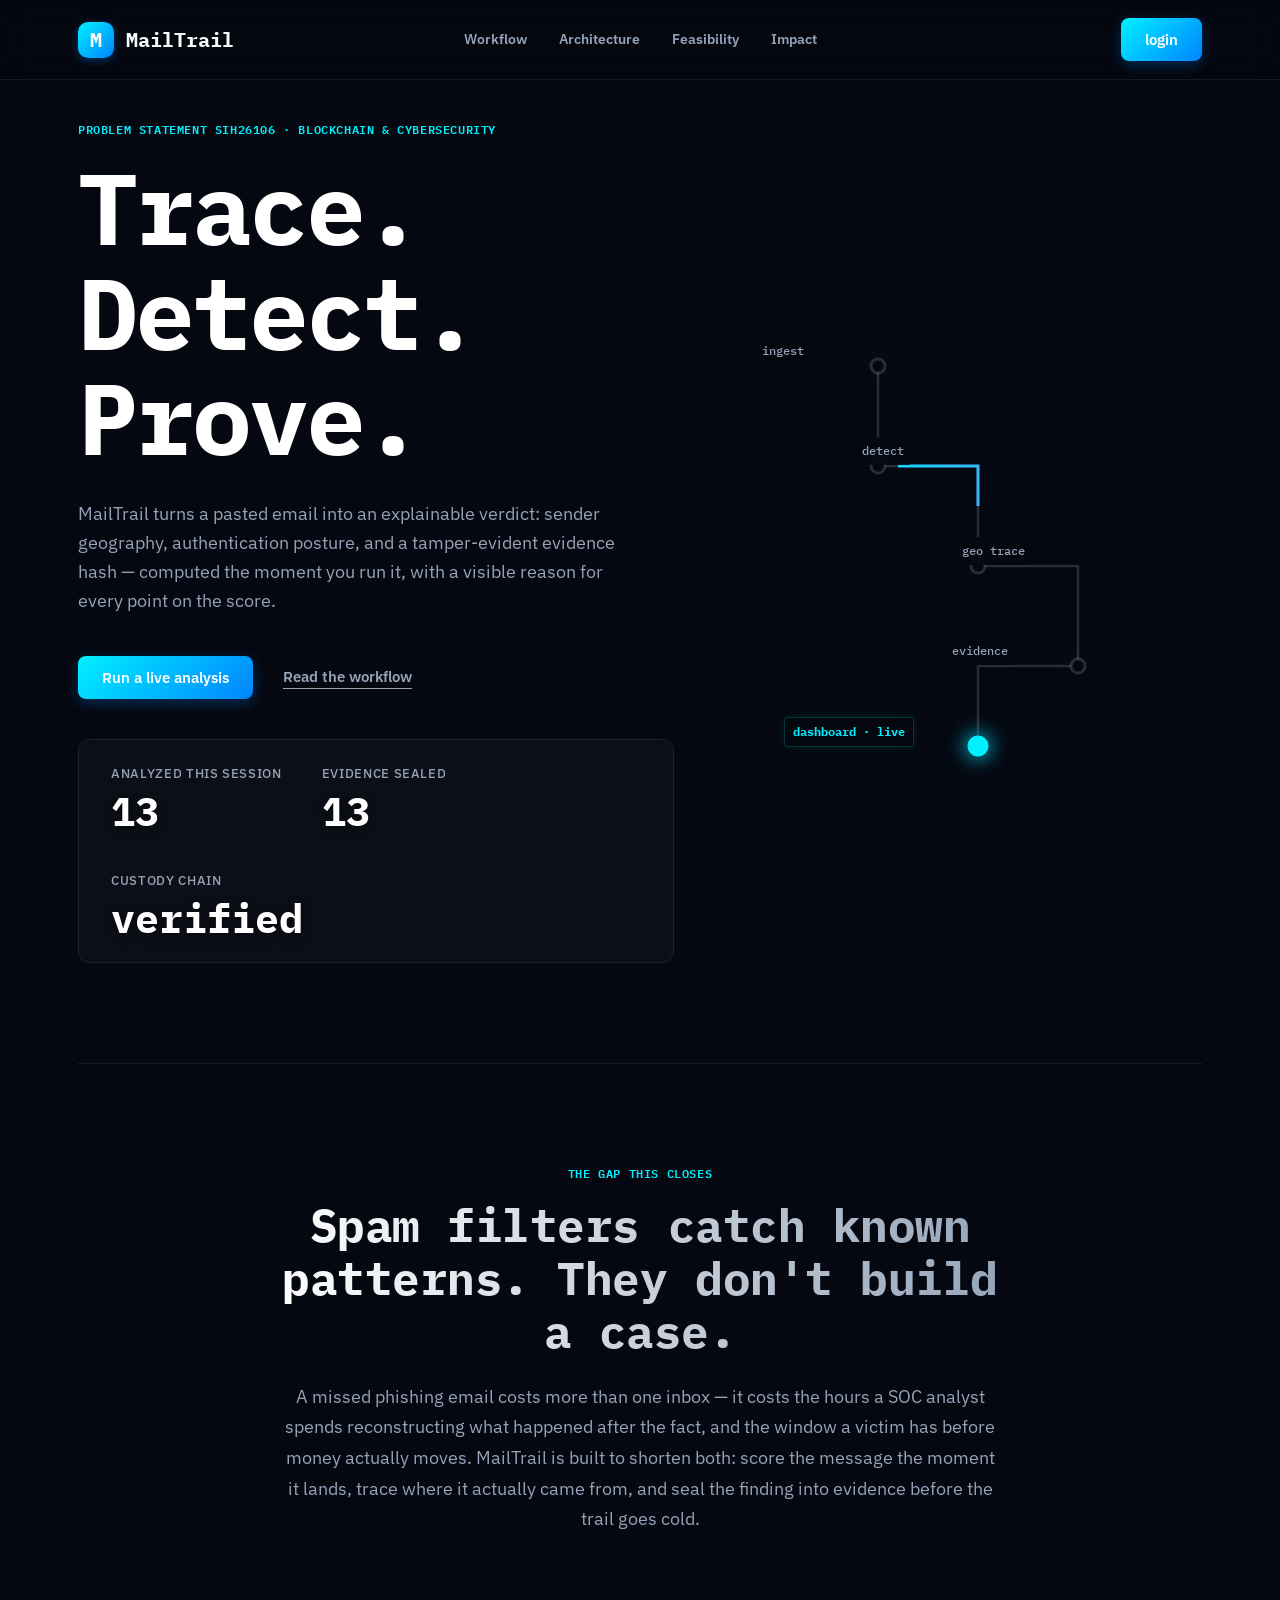
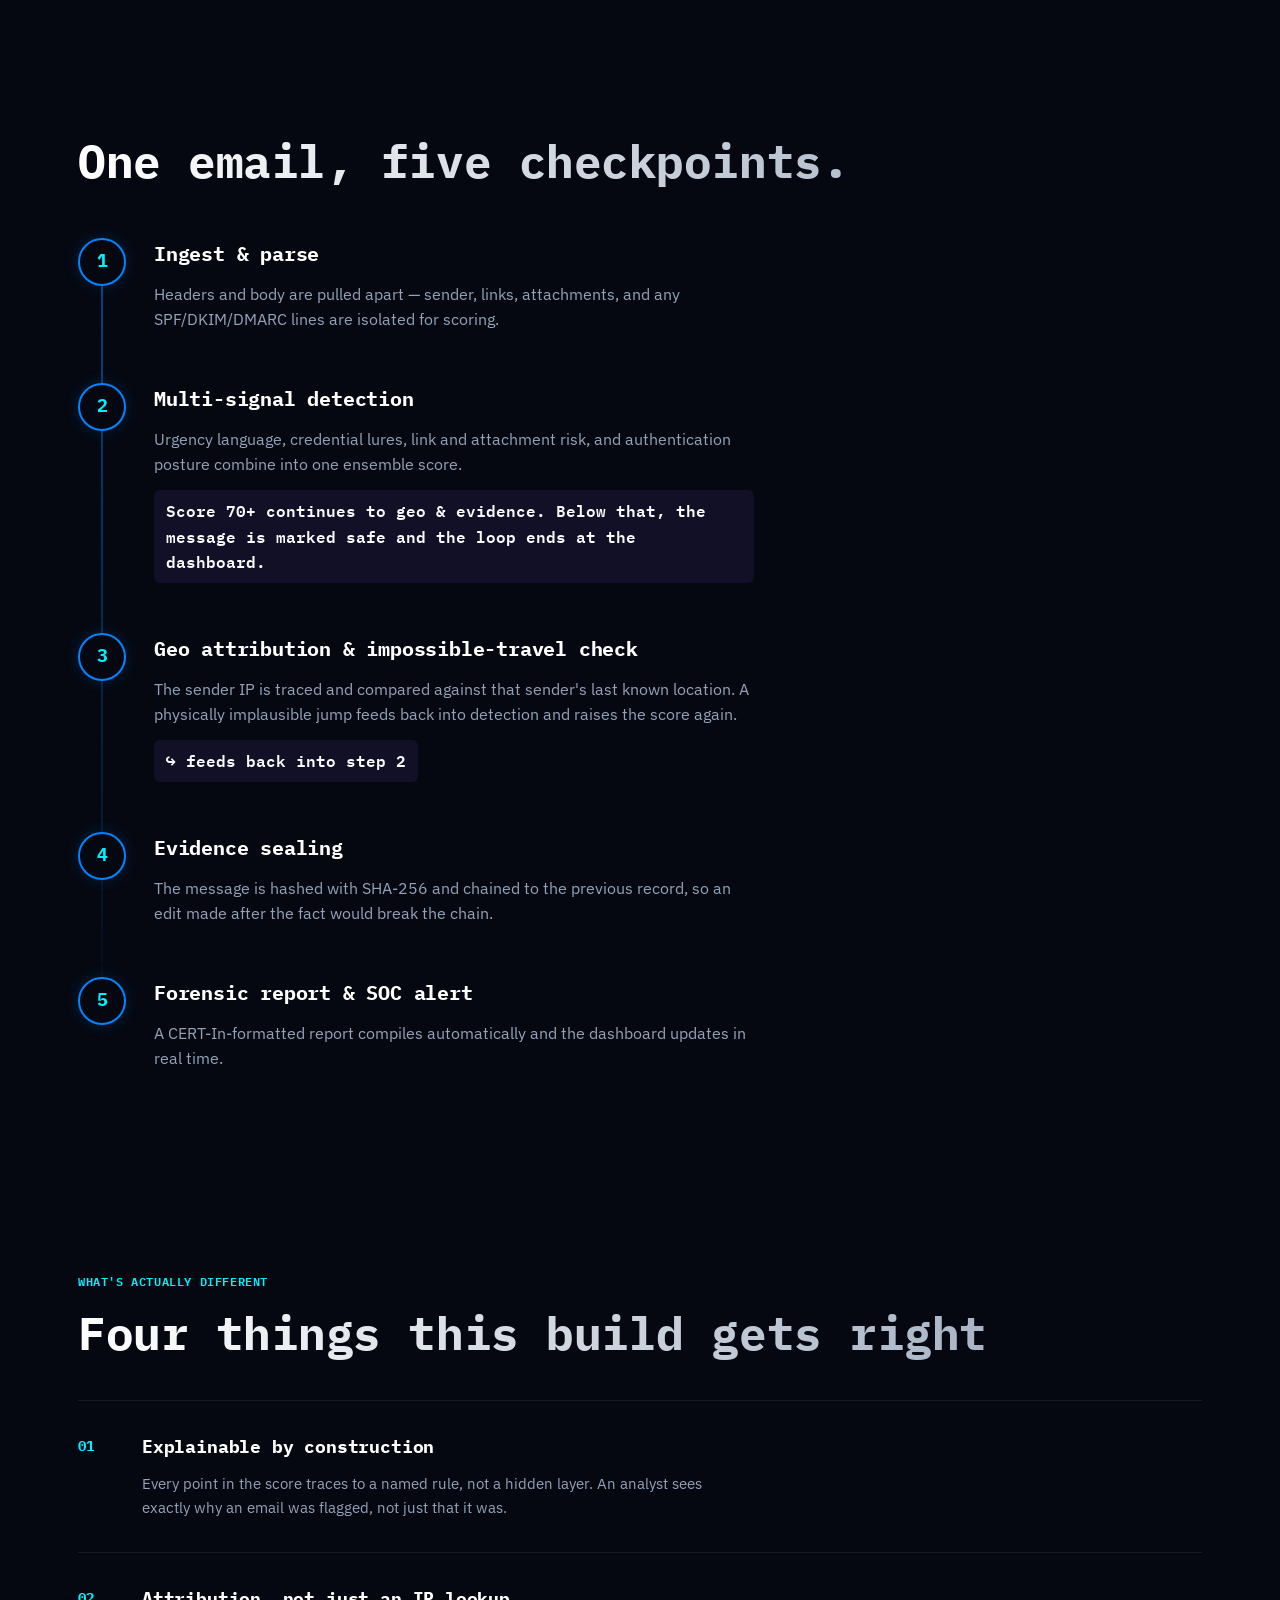
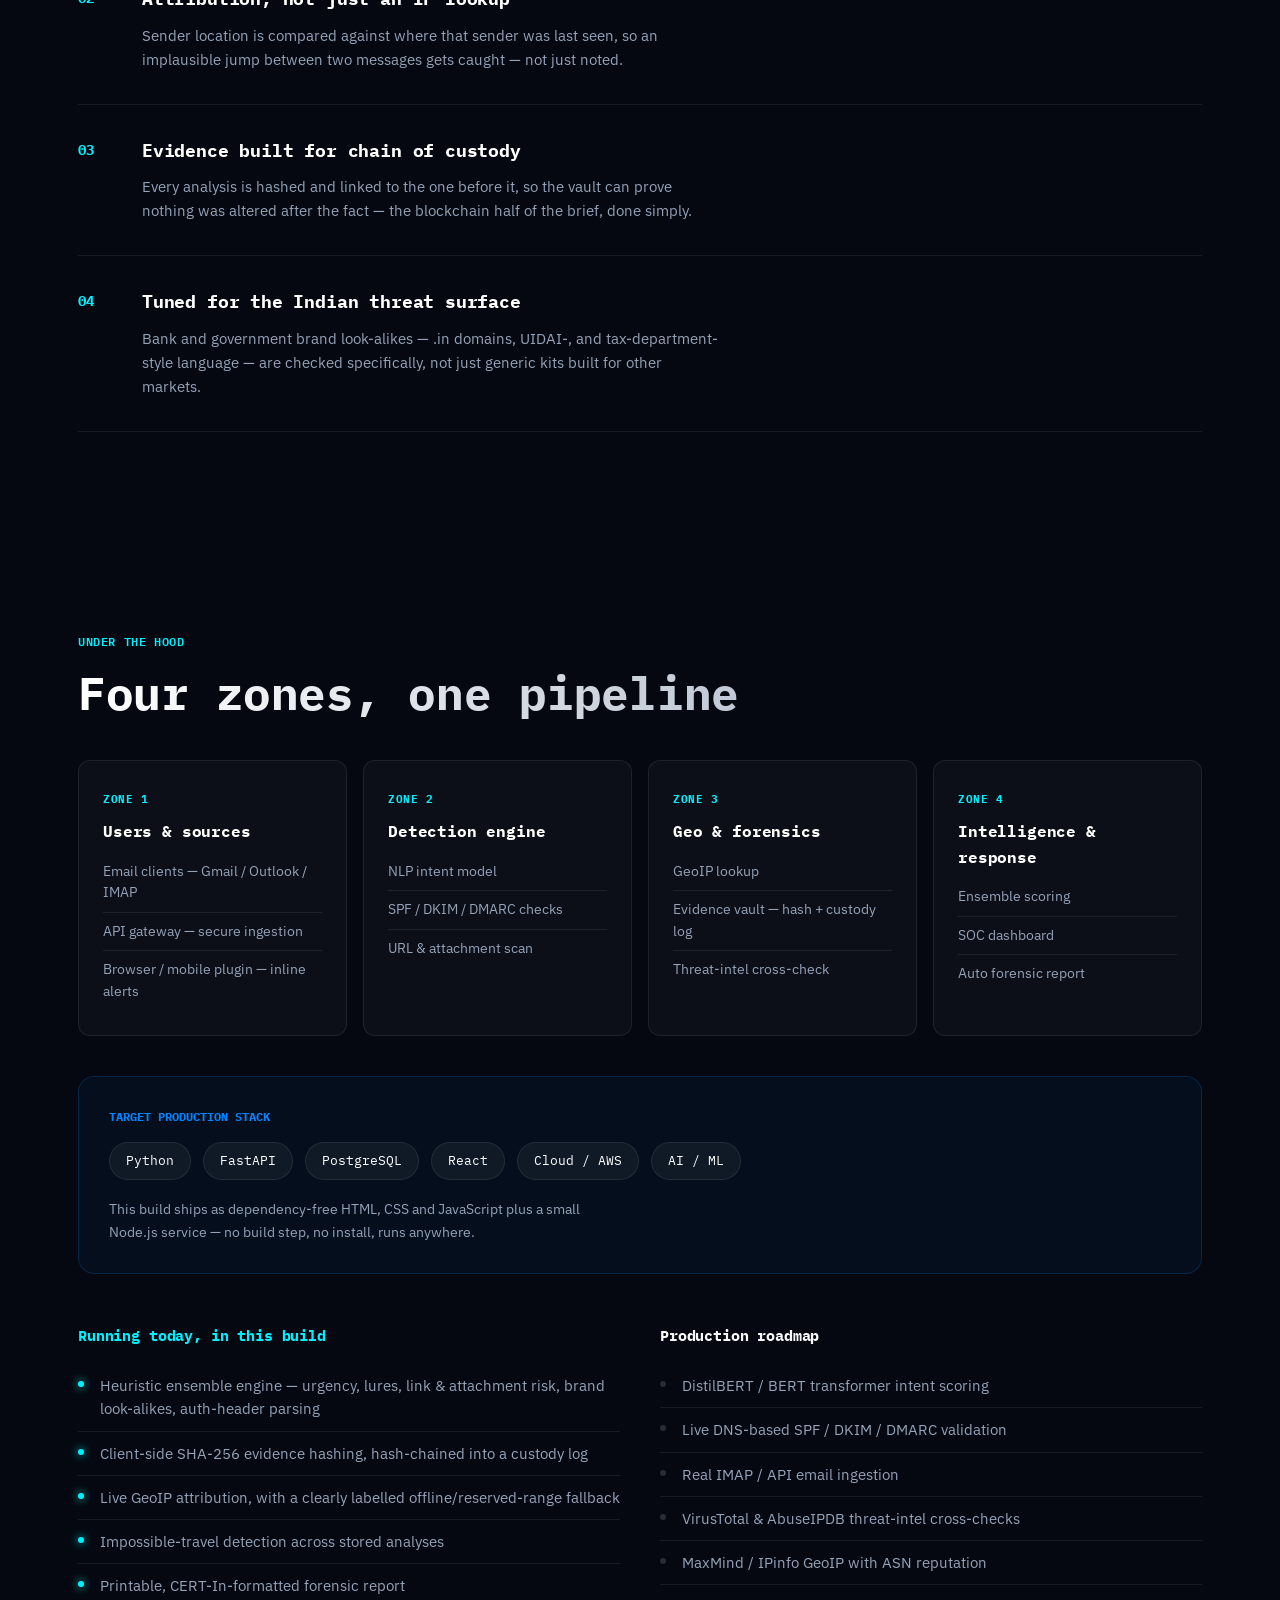
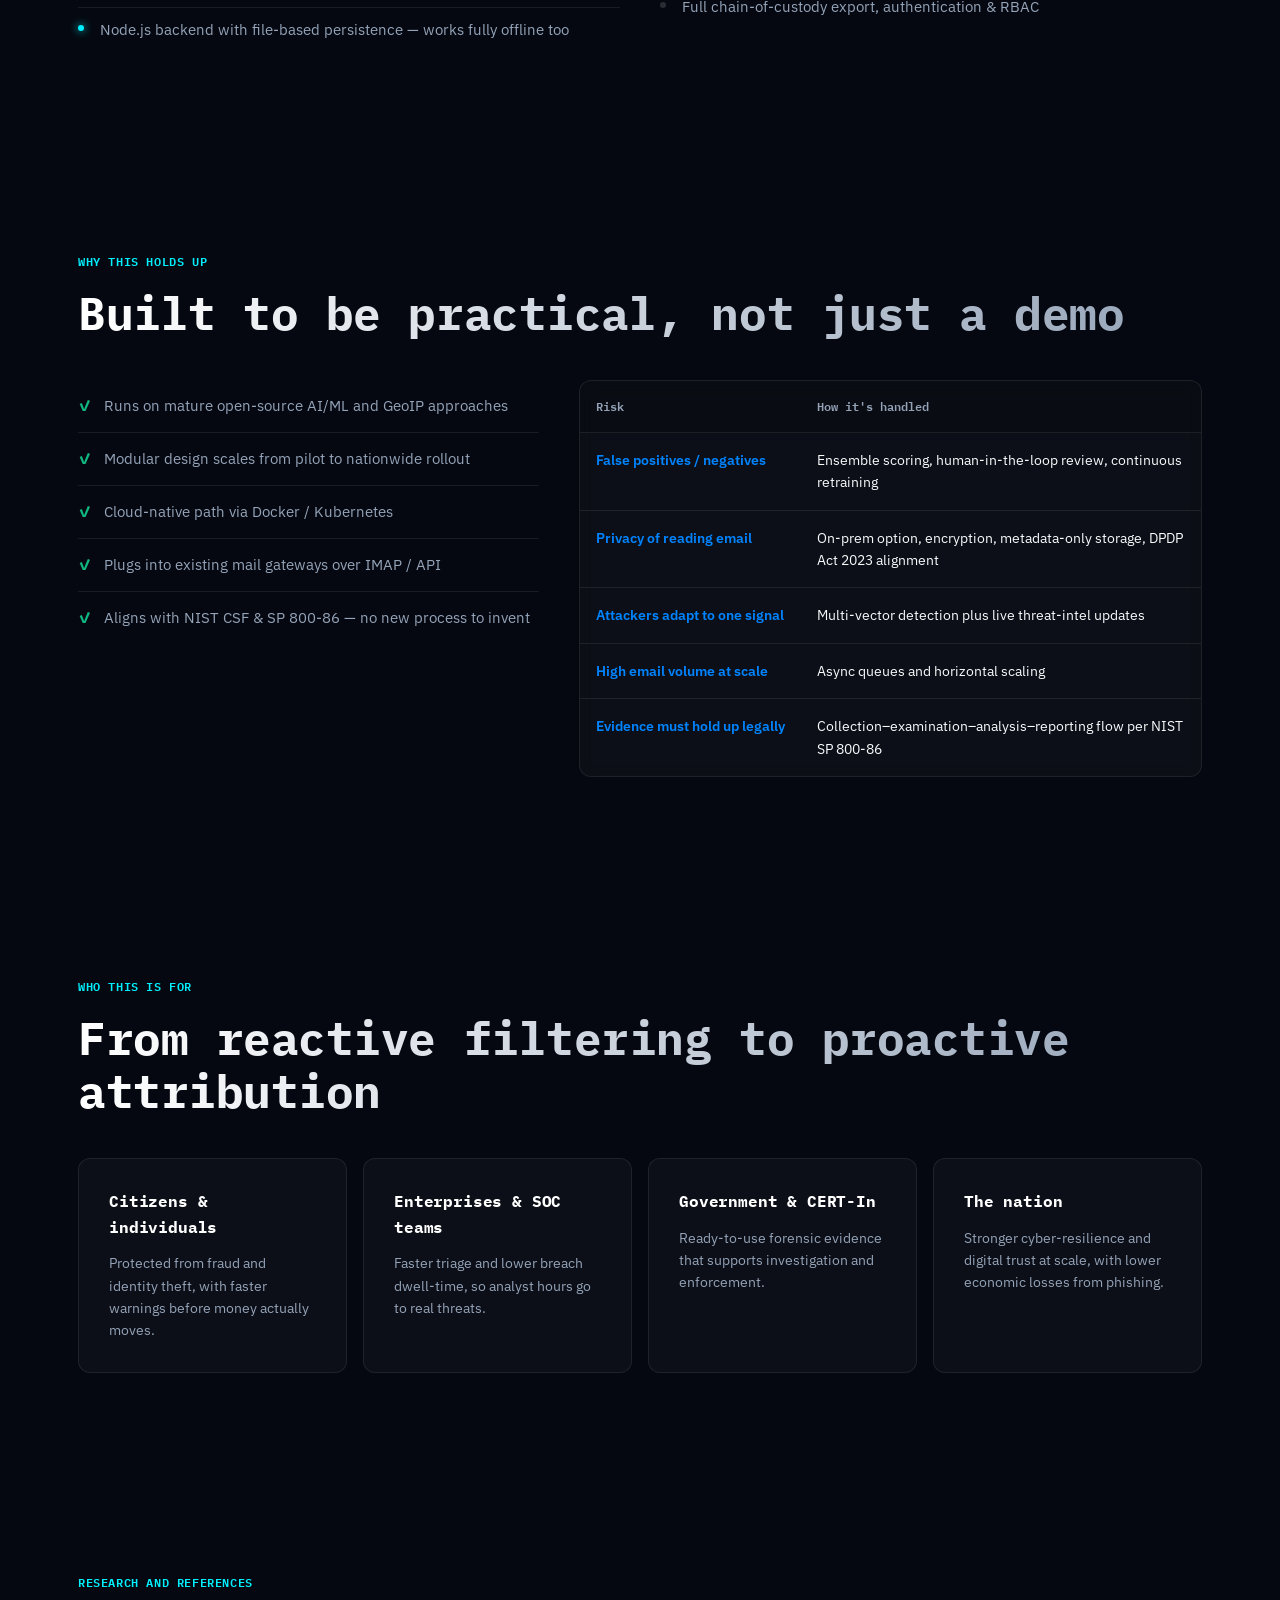
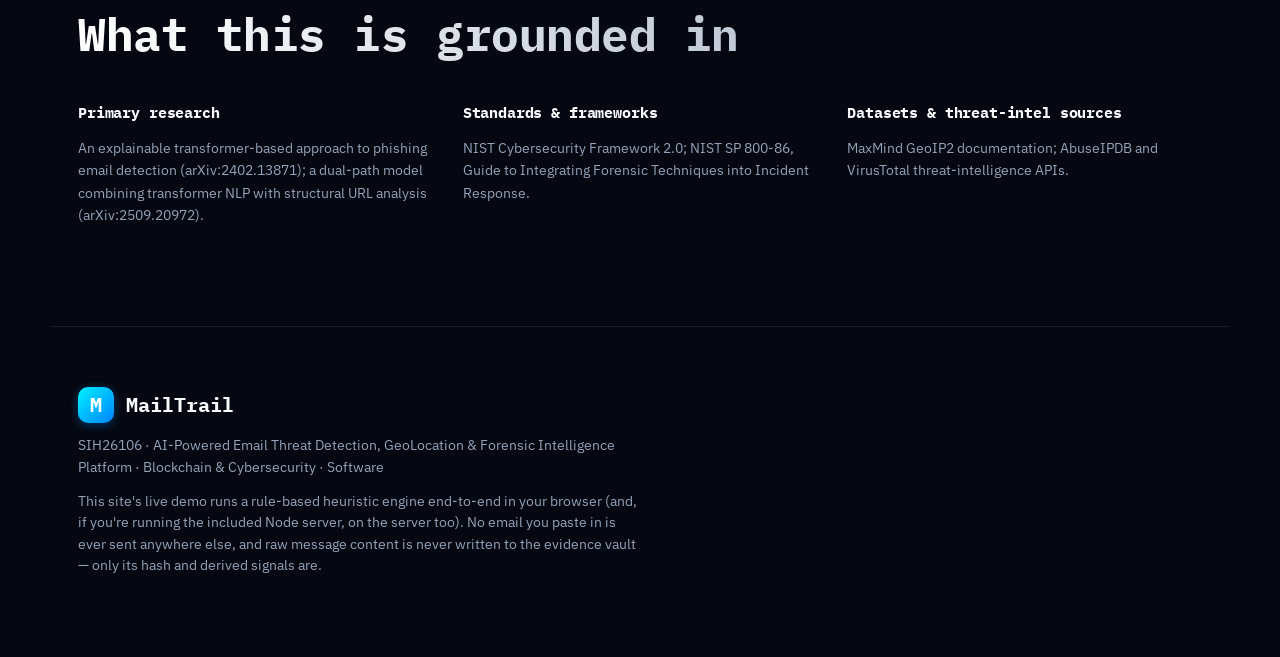
==== commit df59057d: "Final professional audit fixes: security, build optimization, bug fixes, and cleanup" ====
--- a/frontend/index.html
+++ b/frontend/index.html
@@ -292,6 +292,28 @@
   </footer>
 </div>
 
+<!-- ================= LOGIN MODAL ================= -->
+<div id="loginModal" class="modal-overlay" hidden>
+  <div class="modal-content">
+    <div class="modal-header">
+      <h2>Authenticate</h2>
+      <button type="button" class="modal-close" id="closeLoginModal">&times;</button>
+    </div>
+    <form id="loginForm" class="login-form">
+      <div class="form-group">
+        <label for="loginUsername">Username</label>
+        <input type="text" id="loginUsername" name="username" required autocomplete="username">
+      </div>
+      <div class="form-group">
+        <label for="loginPassword">Password</label>
+        <input type="password" id="loginPassword" name="password" required autocomplete="current-password">
+      </div>
+      <div id="loginError" class="login-error" hidden></div>
+      <button type="submit" class="btn btn-primary" style="width: 100%; margin-top: 10px;">Login to Dashboard</button>
+    </form>
+  </div>
+</div>
+
 <!-- ================= LIVE DEMO APP ================= -->
 <div id="app" class="app-shell" hidden>
   <aside class="sidebar">
@@ -300,24 +322,22 @@
       <div><strong>MailTrail</strong><span>Trace. Detect. Prove.</span></div>
     </div>
     <nav>
-      <button class="nav active" data-view="overview">Overview</button>
+      <button class="nav active" data-view="overview">Dashboard</button>
       <button class="nav" data-view="analyze">Analyze email</button>
       <button class="nav" data-view="geo">Geo intelligence</button>
       <button class="nav" data-view="evidence">Evidence vault</button>
       <button class="nav" data-view="reports">Forensic reports</button>
     </nav>
     <div class="sidebar-footer">
-      <button class="link-btn" data-exit-app>← Back to overview site</button>
+      <button class="link-btn" data-logout style="margin-bottom: 8px;">Log out</button>
+      <button class="link-btn" data-exit-app>← Back to landing site</button>
       <div class="sidebar-meta">SIH 2026 · SIH26106</div>
     </div>
   </aside>
 
   <main class="main">
     <header class="topbar">
-      <div><p class="logline" id="pageEyebrow">security operations center</p><h1 id="pageTitle">Threat overview</h1></div>
-      <div class="status-cluster">
-        <span class="status" id="backendStatus"><i></i> checking backend…</span>
-      </div>
+      <div><p class="logline" id="pageEyebrow">security operations center</p><h1 id="pageTitle">Threat dashboard</h1></div>
     </header>
 
     <!-- OVERVIEW -->
@@ -389,10 +409,14 @@
     <section id="view-evidence" class="view">
       <div class="section-intro"><p>Every analysis is represented by a SHA-256 hash chained to the record before it. Raw message content is never stored — only its hash and derived signals.</p></div>
       <div class="panel">
-        <div class="panel-title">
+        <div class="panel-title" style="flex-wrap: wrap; gap: 16px;">
           <h3>Custody ledger</h3>
+          <div class="search-bar" style="display: flex; gap: 8px; flex: 1; min-width: 250px; align-items: center;">
+            <input type="text" id="vaultSearchInput" placeholder="Search sender, subject, or threats..." style="flex: 1;">
+            <button class="btn btn-primary" id="vaultSearchBtn" style="padding: 6px 12px; margin-bottom: 0;">Search</button>
+          </div>
           <div class="panel-actions">
-            <button class="btn btn-secondary" id="verifyChainBtn">Verify chain integrity</button>
+            <button class="btn btn-secondary" id="verifyChainBtn">Verify chain</button>
             <button class="btn btn-ghost" id="clearVaultBtn">Clear vault</button>
           </div>
         </div>
@@ -417,7 +441,6 @@
   </main>
 </div>
 
-<script src="engine.js"></script>
-<script src="app.js"></script>
+<script type="module" src="js/app.js"></script>
 </body>
 </html>
--- a/frontend/styles.css
+++ b/frontend/styles.css
@@ -455,3 +455,81 @@
   .section { padding: 60px 0; }
   .hero-title { font-size: 48px; }
 }
+/* ================= LOGIN MODAL ================= */
+.modal-overlay {
+  position: fixed;
+  inset: 0;
+  background: rgba(0, 0, 0, 0.7);
+  backdrop-filter: blur(5px);
+  display: flex;
+  justify-content: center;
+  align-items: center;
+  z-index: 9999;
+}
+.modal-overlay[hidden] {
+  display: none !important;
+}
+.modal-content {
+  background: var(--bg);
+  border: 1px solid var(--border);
+  border-radius: 12px;
+  width: 100%;
+  max-width: 400px;
+  padding: 24px;
+  box-shadow: 0 10px 40px rgba(0, 0, 0, 0.5);
+  position: relative;
+}
+.modal-header {
+  display: flex;
+  justify-content: space-between;
+  align-items: center;
+  margin-bottom: 24px;
+}
+.modal-header h2 {
+  font-size: 1.25rem;
+  font-weight: 500;
+  margin: 0;
+  color: #fff;
+}
+.modal-close {
+  background: none;
+  border: none;
+  color: var(--text-dim);
+  font-size: 1.5rem;
+  cursor: pointer;
+  padding: 0;
+  line-height: 1;
+}
+.modal-close:hover {
+  color: #fff;
+}
+.login-form .form-group {
+  margin-bottom: 16px;
+}
+.login-form label {
+  display: block;
+  font-size: 0.875rem;
+  color: var(--text-dim);
+  margin-bottom: 6px;
+}
+.login-form input {
+  width: 100%;
+  background: rgba(255, 255, 255, 0.05);
+  border: 1px solid var(--border);
+  border-radius: 6px;
+  padding: 10px 12px;
+  color: #fff;
+  font-family: inherit;
+  font-size: 0.95rem;
+}
+.login-form input:focus {
+  outline: none;
+  border-color: var(--primary);
+  box-shadow: 0 0 0 2px rgba(0, 240, 255, 0.2);
+}
+.login-error {
+  color: #ef4444;
+  font-size: 0.875rem;
+  margin-bottom: 16px;
+  text-align: center;
+}
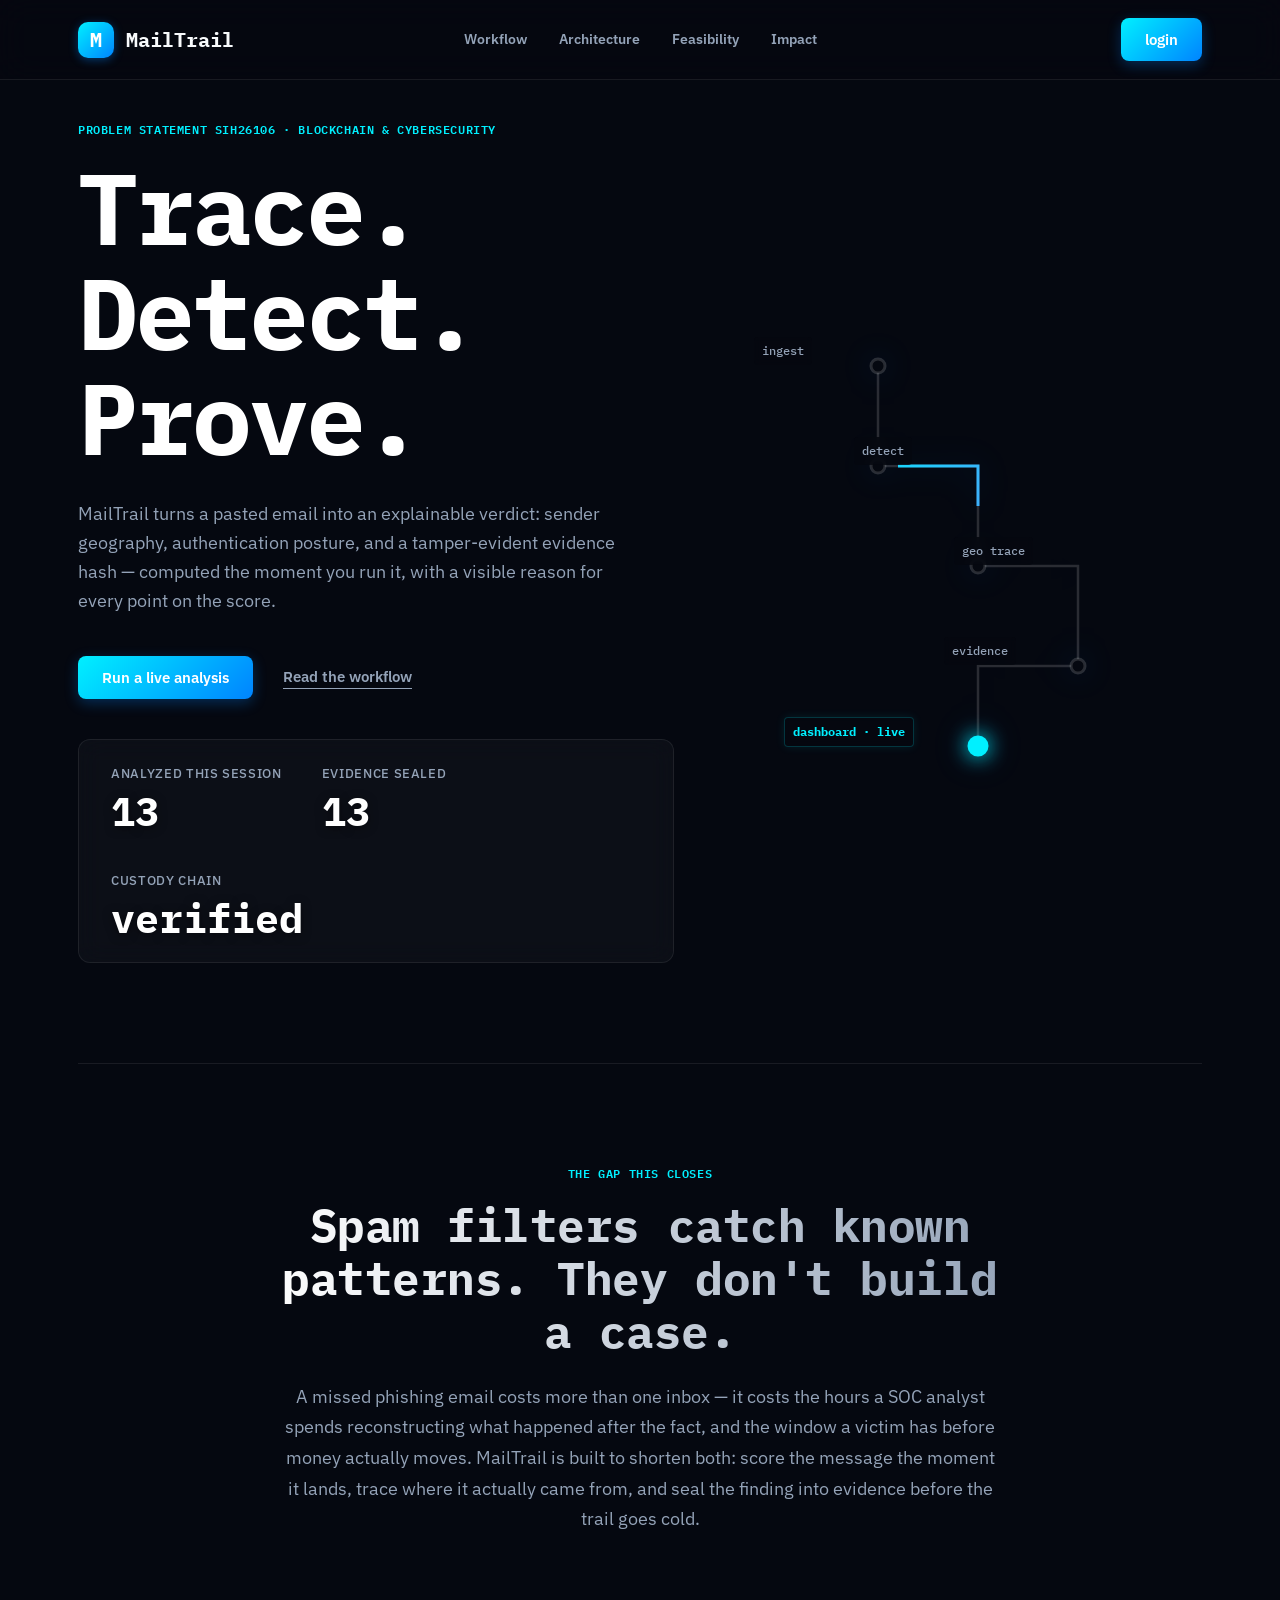
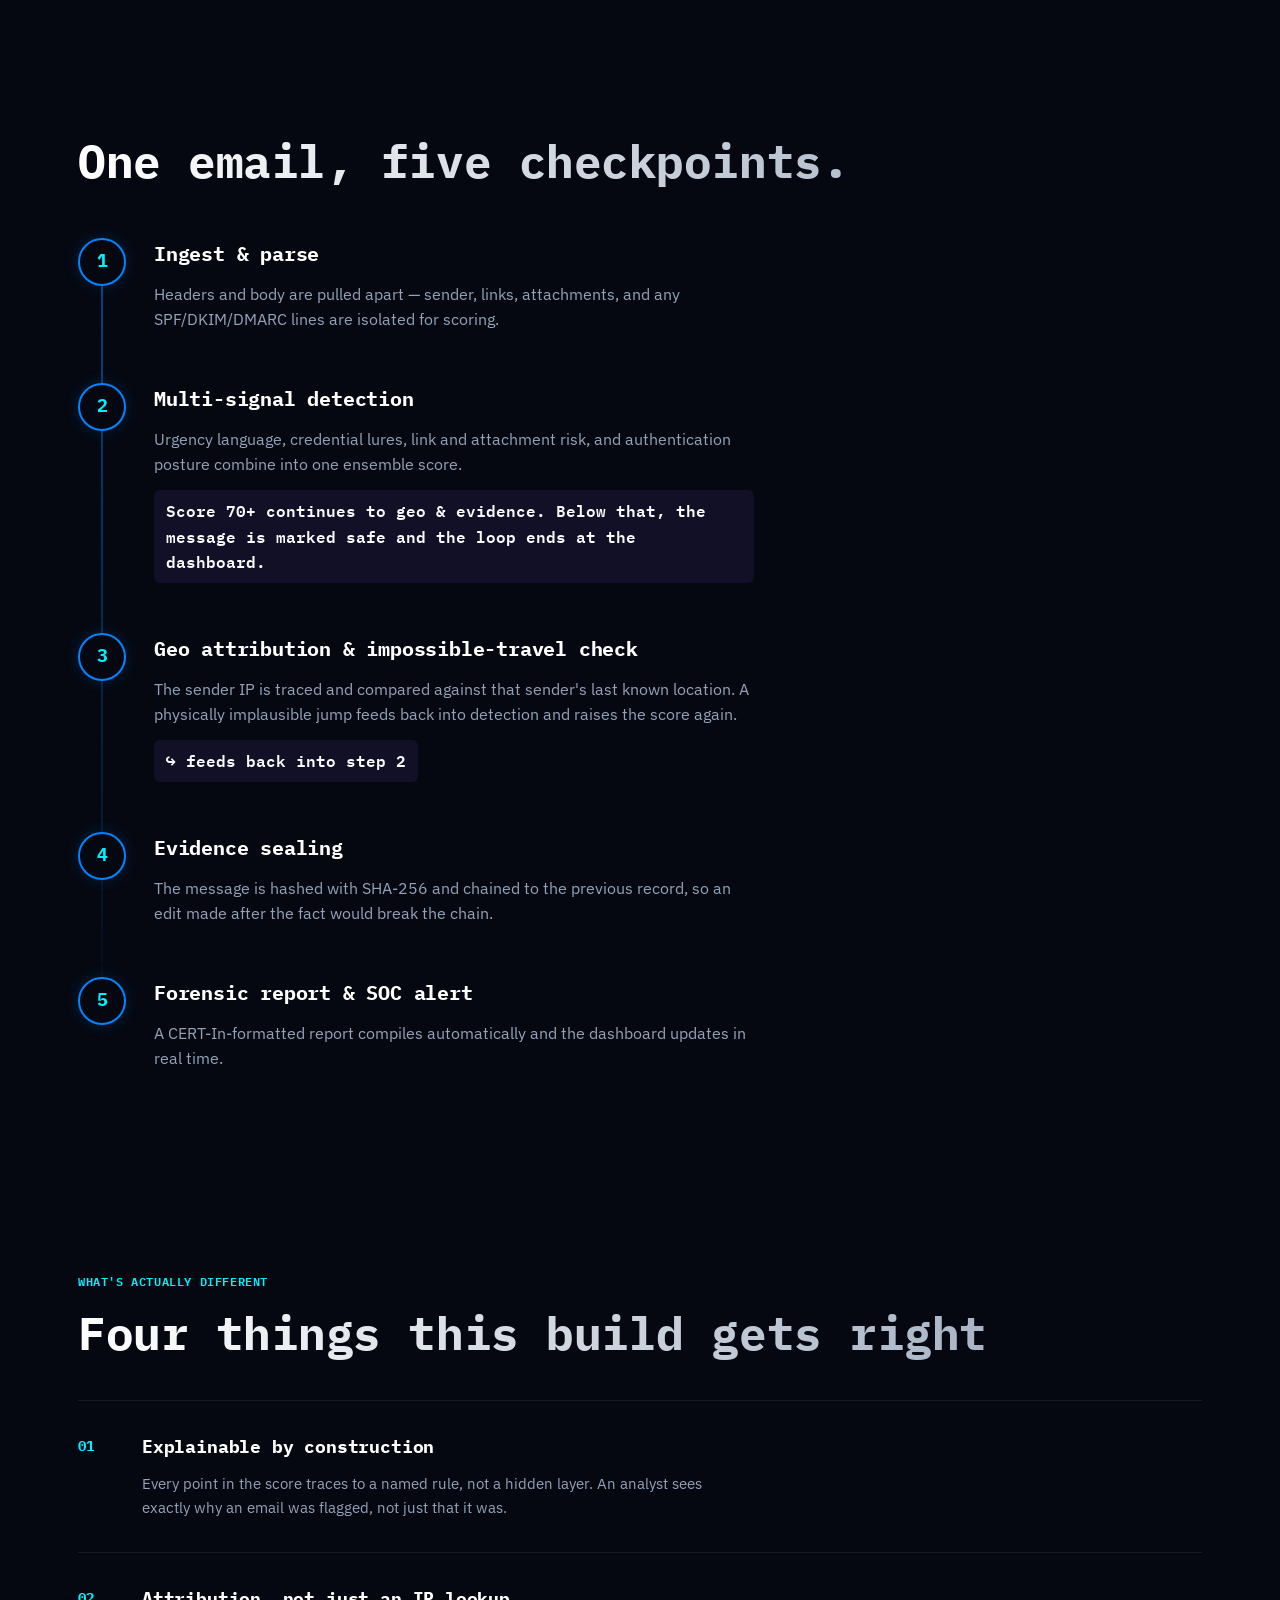
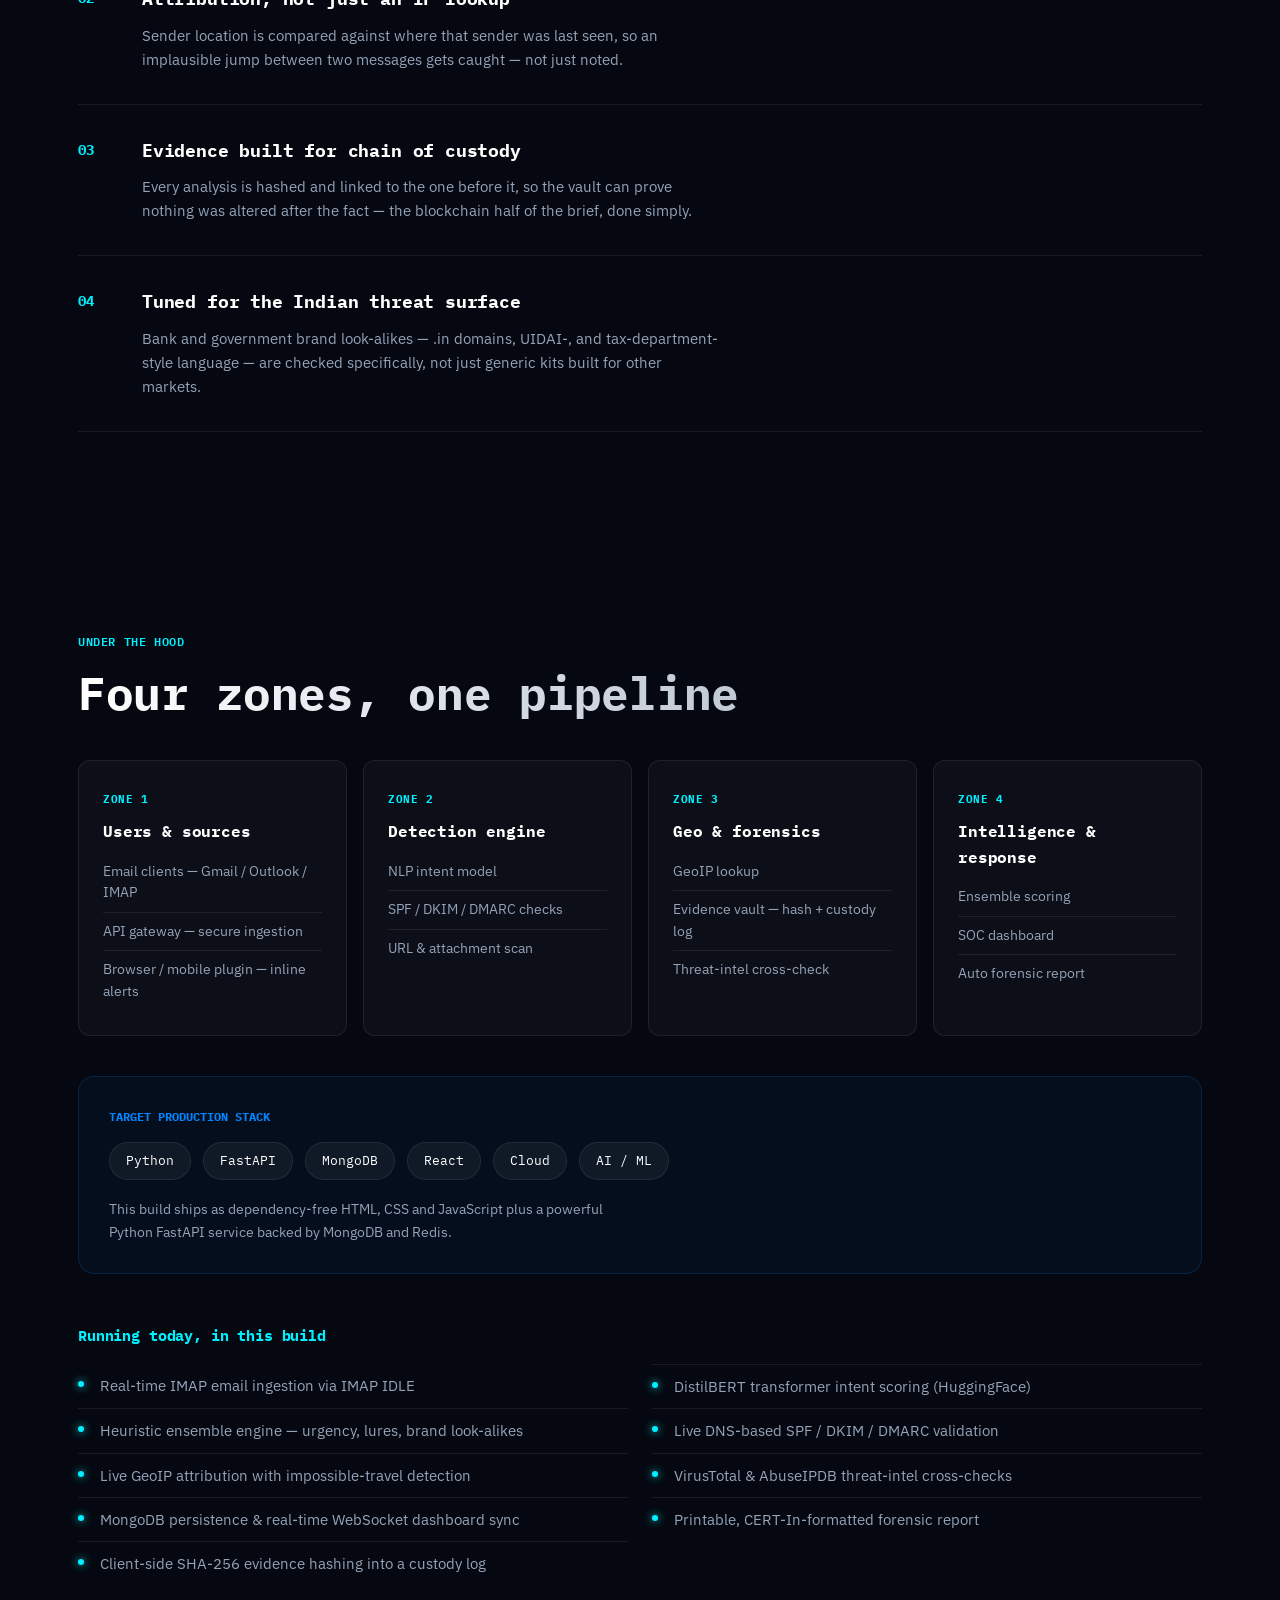
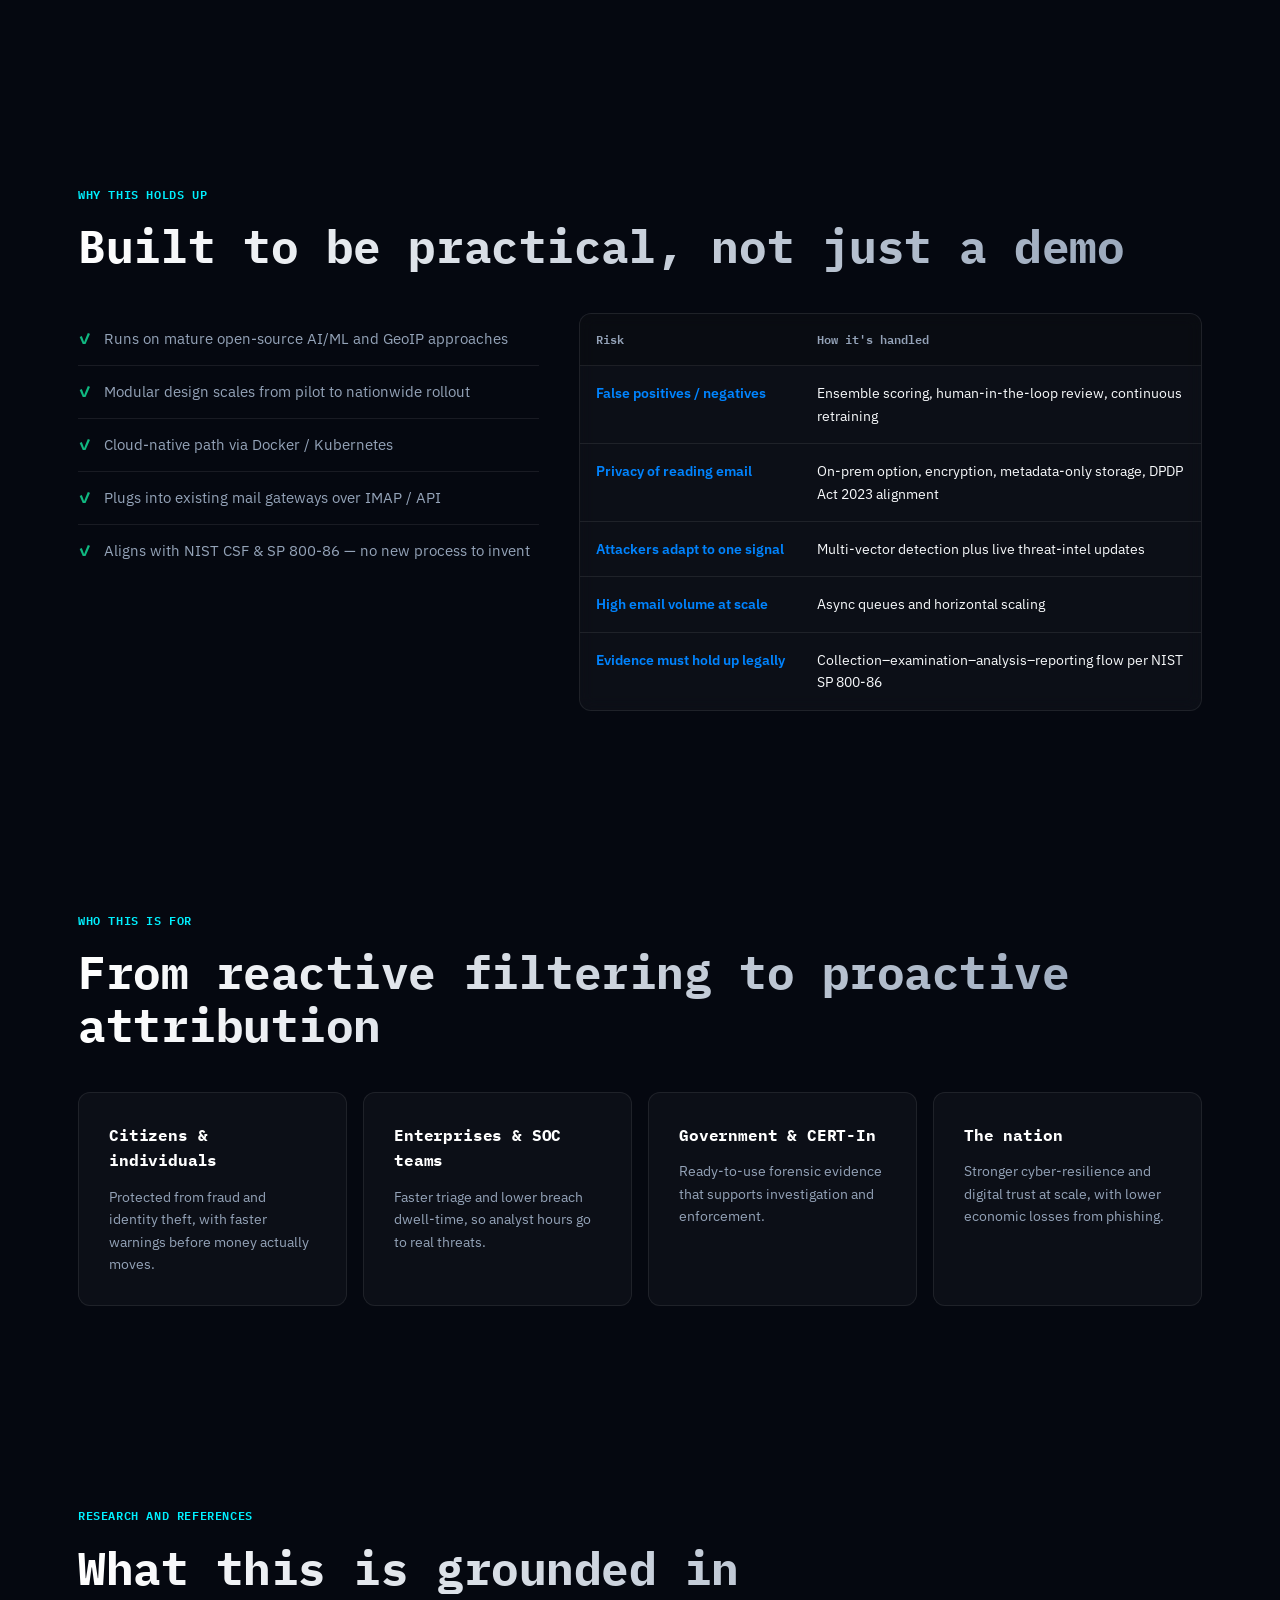
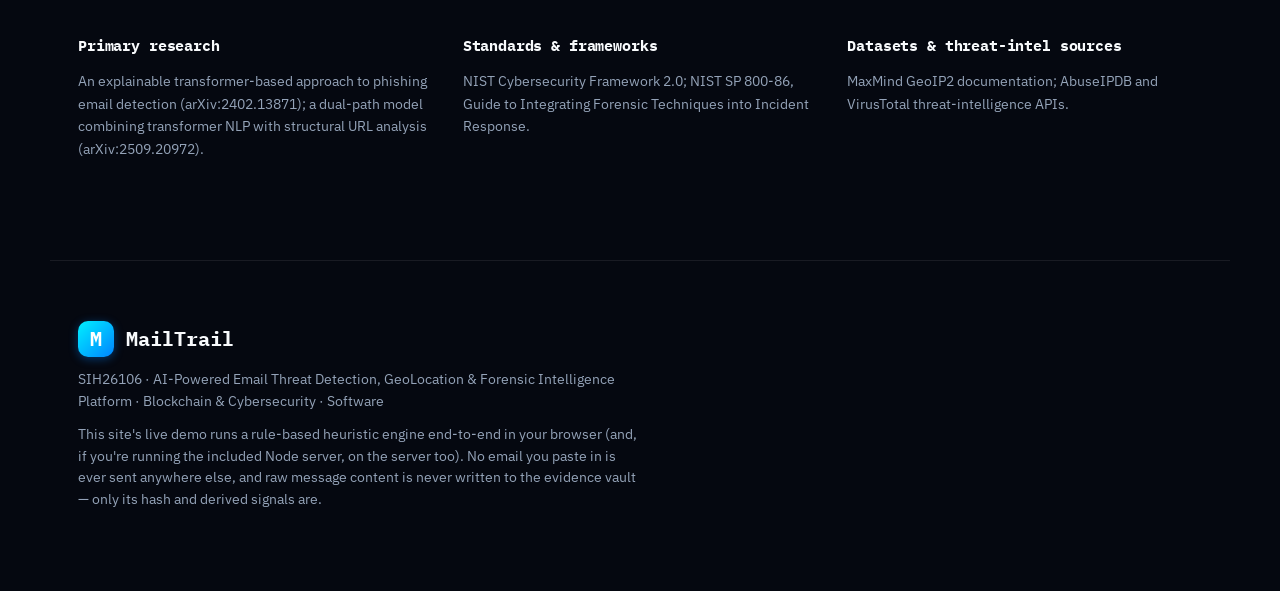
==== commit f6e93a59: "feat: enhance UI, update roadmap, configure render for deployment" ====
--- a/frontend/index.html
+++ b/frontend/index.html
@@ -8,6 +8,7 @@
 <link rel="preconnect" href="https://fonts.googleapis.com">
 <link href="https://fonts.googleapis.com/css2?family=IBM+Plex+Mono:wght@400;500;600;700&family=IBM+Plex+Sans:wght@400;500;600;700&display=swap" rel="stylesheet">
 <link rel="stylesheet" href="styles.css">
+<link rel="stylesheet" href="print.css" media="print">
 </head>
 <body>
 
@@ -196,31 +197,23 @@
       <div class="stack-note">
         <p class="stack-note-label">Target production stack</p>
         <div class="stack-strip">
-          <span>Python</span><span>FastAPI</span><span>PostgreSQL</span><span>React</span><span>Cloud / AWS</span><span>AI / ML</span>
-        </div>
-        <p class="stack-note-body">This build ships as dependency-free HTML, CSS and JavaScript plus a small Node.js service — no build step, no install, runs anywhere.</p>
-      </div>
-      <div class="roadmap-grid">
+          <span>Python</span><span>FastAPI</span><span>MongoDB</span><span>React</span><span>Cloud</span><span>AI / ML</span>
+        </div>
+        <p class="stack-note-body">This build ships as dependency-free HTML, CSS and JavaScript plus a powerful Python FastAPI service backed by MongoDB and Redis.</p>
+      </div>
+      <div class="roadmap-grid" style="grid-template-columns: 1fr;">
         <div class="roadmap-col">
           <h4>Running today, in this build</h4>
-          <ul>
-            <li>Heuristic ensemble engine — urgency, lures, link &amp; attachment risk, brand look-alikes, auth-header parsing</li>
-            <li>Client-side SHA-256 evidence hashing, hash-chained into a custody log</li>
-            <li>Live GeoIP attribution, with a clearly labelled offline/reserved-range fallback</li>
-            <li>Impossible-travel detection across stored analyses</li>
+          <ul style="display: grid; grid-template-columns: 1fr 1fr; gap: 0 24px;">
+            <li>Real-time IMAP email ingestion via IMAP IDLE</li>
+            <li>DistilBERT transformer intent scoring (HuggingFace)</li>
+            <li>Heuristic ensemble engine — urgency, lures, brand look-alikes</li>
+            <li>Live DNS-based SPF / DKIM / DMARC validation</li>
+            <li>Live GeoIP attribution with impossible-travel detection</li>
+            <li>VirusTotal &amp; AbuseIPDB threat-intel cross-checks</li>
+            <li>MongoDB persistence &amp; real-time WebSocket dashboard sync</li>
             <li>Printable, CERT-In-formatted forensic report</li>
-            <li>Node.js backend with file-based persistence — works fully offline too</li>
-          </ul>
-        </div>
-        <div class="roadmap-col">
-          <h4>Production roadmap</h4>
-          <ul>
-            <li>DistilBERT / BERT transformer intent scoring</li>
-            <li>Live DNS-based SPF / DKIM / DMARC validation</li>
-            <li>Real IMAP / API email ingestion</li>
-            <li>VirusTotal &amp; AbuseIPDB threat-intel cross-checks</li>
-            <li>MaxMind / IPinfo GeoIP with ASN reputation</li>
-            <li>Full chain-of-custody export, authentication &amp; RBAC</li>
+            <li>Client-side SHA-256 evidence hashing into a custody log</li>
           </ul>
         </div>
       </div>
@@ -302,11 +295,11 @@
     <form id="loginForm" class="login-form">
       <div class="form-group">
         <label for="loginUsername">Username</label>
-        <input type="text" id="loginUsername" name="username" required autocomplete="username">
+        <input type="text" id="loginUsername" name="username" required autocomplete="off">
       </div>
       <div class="form-group">
         <label for="loginPassword">Password</label>
-        <input type="password" id="loginPassword" name="password" required autocomplete="current-password">
+        <input type="password" id="loginPassword" name="password" required autocomplete="new-password">
       </div>
       <div id="loginError" class="login-error" hidden></div>
       <button type="submit" class="btn btn-primary" style="width: 100%; margin-top: 10px;">Login to Dashboard</button>
@@ -431,9 +424,19 @@
       <div class="panel">
         <label for="reportSelect">Choose a record</label>
         <div class="report-select-row">
-          <select id="reportSelect"><option value="">— select an evidence record —</option></select>
+          <div class="custom-select-container" id="customSelectContainer">
+            <div class="custom-select-trigger" id="customSelectTrigger">
+              <span id="customSelectValue">— select an evidence record —</span>
+              <svg viewBox="0 0 24 24" width="16" height="16" stroke="currentColor" stroke-width="2" fill="none" stroke-linecap="round" stroke-linejoin="round"><polyline points="6 9 12 15 18 9"></polyline></svg>
+            </div>
+            <div class="custom-select-options" id="customSelectOptions">
+              <!-- populated via JS -->
+            </div>
+            <select id="reportSelect" hidden><option value="">— select an evidence record —</option></select>
+          </div>
           <button class="btn btn-secondary" id="reportBtn">Generate report</button>
         </div>
+        <div id="reportPrintIndex" class="print-only" aria-hidden="true"></div>
       </div>
       <div id="reportOutput"></div>
     </section>
--- a/frontend/styles.css
+++ b/frontend/styles.css
@@ -314,14 +314,24 @@
 .panel-actions { display: flex; gap: 10px; }
 .panel-copy { color: var(--text-muted); font-size: 14.5px; margin-bottom: 16px; }
 .live { color: var(--green) !important; text-shadow: 0 0 10px rgba(16,185,129,0.4); }
+.live.idle { color: var(--text-muted) !important; text-shadow: none !important; }
 
 .pipeline > div { display: flex; align-items: center; gap: 14px; padding: 12px 0; border-bottom: 1px solid var(--border); font-size: 14px; color: var(--text-main); }
 .pipeline > div:last-child { border-bottom: none; }
 .pipeline b { color: var(--accent-1); font-family: var(--mono); font-size: 12px; font-weight: 700; background: rgba(0,240,255,0.1); padding: 2px 6px; border-radius: 4px; }
 .pipeline span { flex: 1; }
-.pipeline i { font-style: normal; color: rgba(255,255,255,0.2); }
+.pipeline i { font-style: normal; color: rgba(255,255,255,0.2); white-space: nowrap; font-family: var(--mono); font-size: 12px; }
 .pipeline i.done { color: var(--green); text-shadow: 0 0 8px rgba(16,185,129,0.5); }
 .pipeline i.active { color: var(--amber); }
+.pipeline i.idle-stat { color: rgba(255,255,255,0.25); }
+.pipeline-meter { width: 90px; height: 6px; border-radius: 3px; background: rgba(255,255,255,0.08); overflow: hidden; flex-shrink: 0; }
+.pipeline-meter-fill { height: 100%; border-radius: 3px; background: var(--gradient-primary); transition: width 0.4s ease; }
+.pipeline-meter-fill.fill-idle { background: rgba(255,255,255,0.15); }
+.pipeline-meter-fill.fill-warn { background: linear-gradient(135deg, var(--amber), #f97316); }
+.pipeline-meter-fill.fill-alert { background: linear-gradient(135deg, var(--red), #dc2626); }
+
+/* evidence vault - wider layout for extra sender/geo columns */
+.evidence-row.vault-row { grid-template-columns: 0.6fr 0.5fr 1.2fr 1.2fr 0.9fr 1fr 0.9fr 0.8fr; min-width: 980px; }
 
 /* recent activity */
 .activity-row { display: grid; grid-template-columns: 74px 1fr auto; gap: 14px; align-items: center; padding: 12px 0; border-bottom: 1px solid var(--border); font-size: 14px; color: var(--text-main); }
@@ -351,15 +361,39 @@
 .badge.low { background: var(--green-bg); color: var(--green); border-color: rgba(16, 185, 129, 0.3); }
 
 .result-panel h4 { font-size: 14px; margin: 24px 0 12px; font-family: var(--sans); font-weight: 700; color: #fff; }
-.reason { padding: 14px 16px; background: rgba(0,0,0,0.15); border: 1px solid var(--border); border-radius: var(--radius-sm); margin: 10px 0; font-size: 14px; }
-.reason-top { display: flex; justify-content: space-between; gap: 10px; font-weight: 600; color: #fff; }
-.reason-points { font-family: var(--mono); color: var(--red); font-size: 15px; }
-.reason-points.neg { color: var(--green); }
-.reason p { margin-top: 6px; color: var(--text-muted); font-size: 13.5px; }
-
-.ioc-list li { display: flex; justify-content: space-between; gap: 10px; padding: 10px 0; border-bottom: 1px solid var(--border); font-size: 13px; font-family: var(--mono); word-break: break-all; color: var(--text-main); }
-.ioc-flags { display: flex; gap: 6px; flex-shrink: 0; }
-.flag { font-family: var(--sans); font-size: 10px; padding: 3px 8px; border-radius: 12px; background: var(--amber-bg); color: var(--amber); border: 1px solid rgba(245, 158, 11, 0.3); white-space: nowrap; font-weight: 600; text-transform: uppercase; }
+
+.score-banner { display: flex; justify-content: space-between; align-items: flex-start; padding: 24px; background: rgba(0,0,0,0.2); border: 1px solid var(--border); border-radius: var(--radius-md); margin-bottom: 24px; }
+.score-left { display: flex; align-items: center; gap: 20px; }
+.score-circle { width: 80px; height: 80px; position: relative; }
+.score-circle svg { display: block; filter: drop-shadow(0 4px 6px rgba(0,0,0,0.3)); }
+.score-text { display: flex; flex-direction: column; justify-content: center; }
+.score-label { font-family: var(--mono); font-size: 12px; color: var(--text-muted); font-weight: 600; margin-bottom: 4px; }
+.score-val { font-size: 38px; font-weight: 700; line-height: 1; color: #fff; text-shadow: 0 2px 10px rgba(0,0,0,0.5); }
+
+.section-heading { font-size: 15px !important; margin: 32px 0 16px !important; color: #fff !important; }
+
+.ioc-list { display: flex; flex-direction: column; gap: 12px; padding: 0; margin-bottom: 32px; }
+.ioc-list li { padding: 16px; background: rgba(255,255,255,0.03); border: 1px solid var(--border); border-radius: var(--radius-sm); transition: all 0.2s; }
+.ioc-list li:hover { background: rgba(255,255,255,0.05); border-color: var(--border-hover); transform: translateX(4px); }
+.ioc-header { display: flex; justify-content: space-between; align-items: center; margin-bottom: 6px; }
+.ioc-title { font-weight: 700; color: var(--text-main); font-size: 14.5px; }
+.ioc-points { font-family: var(--mono); color: #ff8a8a; font-weight: 700; font-size: 14px; text-shadow: 0 0 10px rgba(239, 68, 68, 0.4); }
+.ioc-desc { color: var(--text-muted); font-size: 13.5px; line-height: 1.5; margin: 0; }
+
+.geo-panel { margin-bottom: 32px; padding: 20px; border: 1px solid var(--border); border-radius: var(--radius-sm); background: rgba(0,0,0,0.15); }
+.geo-panel h4 { margin: 0 0 16px 0 !important; }
+.geo-attr-row { display: flex; justify-content: space-between; font-size: 13.5px; padding: 10px 0; border-bottom: 1px solid var(--border); color: #fff; }
+.geo-attr-row:last-of-type { border-bottom: none; padding-bottom: 0; }
+.geo-attr-row span:first-child { color: var(--text-muted); }
+
+.travel-alert { margin-top: 16px; padding: 14px 16px; border-radius: var(--radius-sm); background: rgba(239, 68, 68, 0.1); border: 1px dashed rgba(239, 68, 68, 0.4); color: #ff8a8a; font-size: 13.5px; }
+
+.hash-section { background: rgba(0,0,0,0.2); border: 1px solid var(--border); border-radius: var(--radius-sm); padding: 20px; }
+
+.indicator-list { display: flex; flex-direction: column; margin-bottom: 32px; background: rgba(0,0,0,0.15); border: 1px solid var(--border); border-radius: var(--radius-sm); padding: 8px 16px; }
+.indicator-row { display: flex; justify-content: space-between; align-items: center; padding: 12px 0; border-bottom: 1px solid var(--border); font-family: var(--mono); font-size: 13px; color: var(--text-main); word-break: break-all; }
+.indicator-row:last-child { border-bottom: none; }
+.chip-shortener { background: rgba(245, 158, 11, 0.15); color: #fcd34d; padding: 4px 10px; border-radius: 12px; font-family: var(--sans); font-size: 11px; font-weight: 600; border: 1px solid rgba(245, 158, 11, 0.3); text-transform: lowercase; }
 
 .geo-card { border: 1px solid var(--border); border-radius: var(--radius-sm); padding: 16px; margin-top: 10px; background: rgba(0,0,0,0.15); }
 .geo-card-row { display: flex; justify-content: space-between; font-size: 13.5px; padding: 8px 0; border-bottom: 1px solid var(--border); color: #fff; }
@@ -368,7 +402,8 @@
 .travel-alert { margin-top: 12px; padding: 14px 16px; border-radius: var(--radius-sm); background: var(--red-bg); border: 1px solid rgba(239, 68, 68, 0.3); color: #ff8a8a; font-size: 13.5px; }
 .travel-ok { margin-top: 12px; padding: 14px 16px; border-radius: var(--radius-sm); background: var(--green-bg); border: 1px solid rgba(16, 185, 129, 0.3); color: #8ef7c2; font-size: 13.5px; }
 
-.hash-block { margin-top: 24px; padding-top: 20px; border-top: 1px dashed var(--border); }
+.hash-block { margin-bottom: 16px; }
+.hash-block:last-of-type { margin-bottom: 0; }
 .hash-label { font-size: 11px; color: var(--text-muted); text-transform: uppercase; letter-spacing: 0.05em; margin-bottom: 6px; font-weight: 500; }
 .hash { font-family: var(--mono); font-size: 11.5px; word-break: break-all; color: var(--accent-1); background: rgba(0, 240, 255, 0.05); border: 1px solid rgba(0, 240, 255, 0.1); padding: 10px 14px; border-radius: var(--radius-sm); }
 .result-actions { display: flex; gap: 12px; margin-top: 24px; flex-wrap: wrap; }
@@ -412,12 +447,15 @@
 .report-disclaimer { font-size: 12px; color: #9ca3af; margin-top: 20px; padding-top: 16px; border-top: 1px dashed #e5e7eb; }
 .report-actions { display: flex; gap: 12px; margin-top: 20px; }
 
-@media print {
-  body * { visibility: hidden; }
-  #printArea, #printArea * { visibility: visible; }
-  #printArea { position: absolute; left: 0; top: 0; width: 100%; }
-  .report-actions { display: none; }
-}
+/* NOTE: the actual print rules live in print.css (linked from
+   index.html with media="print"). A previous @media print block here relied on an
+   element with id="printArea" that does not exist anywhere in index.html
+   or the JS-rendered markup - `body * { visibility: hidden }` matched
+   everything, and `#printArea { visibility: visible }` matched nothing,
+   which silently produced a 100% blank printed page every time,
+   regardless of the dark-theme color issue. Removed rather than patched,
+   since nothing in the app ever created a #printArea element for it to
+   target. */
 
 /* ==========================================================================
    RESPONSIVE
@@ -533,3 +571,134 @@
   margin-bottom: 16px;
   text-align: center;
 }
+
+/* Elements that exist only to make printed output better (e.g. the record
+   index in the "Choose a record" panel, the mirrored investigator notes).
+   Hidden on screen; print.css turns them on. All print rules live in
+   print.css (linked with media="print") - see the header comment there. */
+.print-only { display: none; }
+
+/* ==========================================================================
+   Custom Select Component
+   ========================================================================== */
+.custom-select-container {
+  position: relative;
+  flex: 1;
+  min-width: 0;
+}
+
+.custom-select-trigger {
+  display: flex;
+  align-items: center;
+  justify-content: space-between;
+  padding: 10px 14px;
+  background: var(--surface);
+  border: 1px solid var(--border);
+  border-radius: 6px;
+  cursor: pointer;
+  color: var(--text);
+  font-family: var(--sans);
+  font-size: 14px;
+  transition: all 0.2s ease;
+  user-select: none;
+  min-height: 42px;
+}
+
+.custom-select-trigger:hover {
+  background: var(--surface-hover);
+  border-color: var(--p-accent);
+}
+
+.custom-select-trigger.open {
+  border-color: var(--p-accent);
+  box-shadow: 0 0 0 2px rgba(13, 148, 136, 0.2);
+}
+
+.custom-select-trigger svg {
+  transition: transform 0.2s ease;
+  color: var(--muted);
+}
+
+.custom-select-trigger.open svg {
+  transform: rotate(180deg);
+  color: var(--p-accent);
+}
+
+.custom-select-options {
+  position: absolute;
+  top: calc(100% + 4px);
+  left: 0;
+  right: 0;
+  background: var(--surface);
+  border: 1px solid var(--border);
+  border-radius: 6px;
+  box-shadow: 0 10px 25px -5px rgba(0, 0, 0, 0.5), 0 8px 10px -6px rgba(0, 0, 0, 0.3);
+  z-index: 50;
+  max-height: 280px;
+  overflow-y: auto;
+  opacity: 0;
+  visibility: hidden;
+  transform: translateY(-4px);
+  transition: all 0.2s cubic-bezier(0.16, 1, 0.3, 1);
+  display: flex;
+  flex-direction: column;
+}
+
+.custom-select-container.open .custom-select-options {
+  opacity: 1;
+  visibility: visible;
+  transform: translateY(0);
+}
+
+.custom-option {
+  padding: 10px 14px;
+  cursor: pointer;
+  border-bottom: 1px solid rgba(255, 255, 255, 0.05);
+  display: flex;
+  flex-direction: column;
+  gap: 4px;
+  transition: background 0.15s ease;
+}
+
+.custom-option:last-child {
+  border-bottom: none;
+}
+
+.custom-option:hover, .custom-option.focused {
+  background: var(--surface-hover);
+}
+
+.custom-option.selected {
+  background: rgba(13, 148, 136, 0.15);
+  border-left: 2px solid var(--p-accent);
+}
+
+.custom-option-top {
+  display: flex;
+  justify-content: space-between;
+  align-items: center;
+  font-size: 12px;
+  color: var(--muted);
+}
+
+.custom-option-time {
+  color: var(--p-accent);
+  font-weight: 500;
+  font-family: var(--mono);
+}
+
+.custom-option-subject {
+  font-family: var(--sans);
+  font-size: 14px;
+  font-weight: 500;
+  color: #fff;
+  white-space: nowrap;
+  overflow: hidden;
+  text-overflow: ellipsis;
+}
+
+.custom-option-sender {
+  font-family: var(--mono);
+  font-size: 11px;
+  color: var(--muted);
+}
--- a/frontend/print.css
+++ b/frontend/print.css
@@ -0,0 +1,413 @@
+/* ==========================================================================
+   MailTrail - print stylesheet
+   ==========================================================================
+   Linked from index.html with media="print", so nothing in here can affect
+   the on-screen dark UI. It covers what actually gets printed from the
+   Forensic Reports view:
+
+     1. The "Choose a record" panel  - the label, the selected record, and a
+        print-only list of every record that was available to choose from
+     2. The Forensic Investigation Report itself (.report-document)
+
+   Design goals: clean light page, dark ink, one restrained teal accent,
+   and status colors (risk pills) that survive onto paper.
+
+   Why this file exists / how it avoids the "blank page" trap
+   --------------------------------------------------------------------------
+   The app's dark theme sets near-white text (#f8fafc) on a near-black body.
+   Browsers usually drop *backgrounds* when printing but keep *text colors*,
+   so unmodified, the page prints as near-white text on white paper. Rather
+   than force a page of black ink, we invert to a light theme here. Two
+   things are worth knowing:
+
+   - `print-color-adjust: exact` (below) makes browsers print the
+     backgrounds we intentionally set (risk pills, table header washes,
+     hash boxes) even when the user's "Background graphics" checkbox is
+     off. A web page cannot tick that checkbox for the user - there is no
+     API for it, by design - but this property is the standard way to opt
+     specific colors in, and it is honored by current Chrome/Edge/Safari/
+     Firefox. Where it isn't, the design still reads correctly: every
+     colored element also has a border and dark text, so nothing depends on
+     a fill to be legible.
+   - The report's own markup (reports.js) carries inline light-theme styles
+     for on-screen use. Inline styles outrank normal stylesheet rules, so
+     overrides here use !important on purpose - and only for properties the
+     inline styles actually set.
+   ========================================================================== */
+
+/* ---- Page setup ---------------------------------------------------------- */
+@page {
+  size: A4;
+  margin: 16mm 14mm 18mm;
+
+  /* Running footer. Margin boxes are supported by current Chromium/WebKit-
+     based engines and by print-to-PDF tools; engines without support simply
+     ignore them. */
+  @bottom-left {
+    content: "MailTrail \00B7  Forensic Investigation Report";
+    font: 7.5pt "IBM Plex Mono", ui-monospace, Menlo, monospace;
+    color: #64748b;
+  }
+  @bottom-right {
+    content: "Page " counter(page) " of " counter(pages);
+    font: 7.5pt "IBM Plex Mono", ui-monospace, Menlo, monospace;
+    color: #64748b;
+  }
+}
+
+/* ---- Print palette ------------------------------------------------------- */
+:root {
+  --p-ink: #0f172a;        /* body text */
+  --p-ink-soft: #334155;   /* secondary text, table labels */
+  --p-muted: #64748b;      /* meta text */
+  --p-line: #cbd5e1;       /* borders */
+  --p-line-soft: #e2e8f0;  /* row dividers */
+  --p-wash: #f1f5f9;       /* table headers, hash boxes */
+  --p-accent: #0d9488;     /* teal accent (matches the on-screen print button) */
+  --p-accent-ink: #0f766e; /* accent as text - darker so it holds up in greyscale */
+  --p-accent-wash: #ecfdf5;
+  --p-sans: "IBM Plex Sans", -apple-system, "Segoe UI", Helvetica, Arial, sans-serif;
+  --p-mono: "IBM Plex Mono", ui-monospace, SFMono-Regular, Menlo, Consolas, monospace;
+}
+
+/* Opt every element's backgrounds/borders in to printing (see header note). */
+*, *::before, *::after {
+  -webkit-print-color-adjust: exact !important;
+  print-color-adjust: exact !important;
+  color-adjust: exact !important;              /* legacy Firefox */
+  box-shadow: none !important;
+  text-shadow: none !important;
+  backdrop-filter: none !important;
+  -webkit-backdrop-filter: none !important;
+}
+
+html, body {
+  background: #fff !important;
+  color: var(--p-ink) !important;
+  height: auto !important;
+  min-height: 0 !important;
+  overflow: visible !important;
+  font-family: var(--p-sans) !important;
+  font-size: 10.5pt;
+  line-height: 1.5;
+}
+body::before, body::after { display: none !important; }   /* dark-theme glow blobs */
+
+/* ---- App chrome that has no meaning on paper ------------------------------ */
+.sidebar,                 /* position:fixed - some engines repeat it on every page */
+.topbar,
+.landing-nav, .topnav-links,
+.section-intro,           /* on-screen instruction copy */
+.btn, #reportBtn,         /* controls */
+.report-actions,          /* Print / Download buttons inside the report */
+.view:not(.active-view) {
+  display: none !important;
+}
+
+/* Author !important rules beat the browser's built-in [hidden]{display:none},
+   so without this, forcing display:block on .app-shell / .view below would
+   print the (logged-out, hidden) app shell underneath the landing page. */
+[hidden] { display: none !important; }
+
+.app-shell:not([hidden]) { display: block !important; min-height: 0 !important; background: #fff !important; }
+.main { margin: 0 !important; width: auto !important; padding: 0 !important; position: static !important; }
+.view.active-view { display: block !important; padding: 0 !important; }
+
+/* Elements that only exist to improve printed output (hidden on screen). */
+.print-only { display: block !important; }
+
+p, li { orphans: 3; widows: 3; }
+
+/* ==========================================================================
+   1. "Choose a record" panel
+   ========================================================================== */
+#view-reports .panel {
+  display: none !important;
+}
+
+#view-reports label[for="reportSelect"] {
+  display: block;
+  margin: 0 0 4pt;
+  font: 700 7.5pt var(--p-mono);
+  letter-spacing: 0.1em;
+  text-transform: uppercase;
+  color: var(--p-accent-ink) !important;
+}
+
+.report-select-row { display: block !important; margin: 0 !important; }
+
+/* A native <select> prints only its selected option, so make that one line
+   read like a clean, boxed value instead of a greyed-out form control. */
+#reportSelect {
+  display: block;
+  width: 100% !important;
+  min-width: 0 !important;
+  -webkit-appearance: none;
+  appearance: none;
+  background: #fff !important;
+  background-image: none !important;
+  color: var(--p-ink) !important;
+  border: 0.75pt solid var(--p-line) !important;
+  border-radius: 3pt !important;
+  padding: 5pt 8pt !important;
+  font: 500 9.5pt var(--p-sans) !important;
+  line-height: 1.35;
+}
+#reportSelect option { color: var(--p-ink); background: #fff; }
+
+/* Print-only mirror of the dropdown's options */
+#reportPrintIndex {
+  margin-top: 10pt;
+  padding-top: 8pt;
+  border-top: 0.75pt dashed var(--p-line);
+}
+.print-index-title {
+  margin: 0 0 5pt;
+  font: 700 7.5pt var(--p-mono);
+  letter-spacing: 0.1em;
+  text-transform: uppercase;
+  color: var(--p-muted) !important;
+}
+.print-record-list { list-style: none; margin: 0; padding: 0; }
+
+/* One compact line per record: rank | subject | sender | time | verdict */
+.print-record {
+  display: grid;
+  grid-template-columns: 14pt minmax(0, 1.5fr) minmax(0, 1fr) 66pt 60pt;
+  column-gap: 8pt;
+  align-items: center;
+  padding: 2.5pt 6pt;
+  border-bottom: 0.5pt solid var(--p-line-soft);
+  font-size: 8.5pt;
+  line-height: 1.3;
+  break-inside: avoid;
+  page-break-inside: avoid;
+}
+.print-record:last-child { border-bottom: 0; }
+.print-record-num { font: 500 7.5pt var(--p-mono); color: var(--p-muted) !important; text-align: right; }
+.print-record-subject,
+.print-record-meta {
+  min-width: 0;
+  white-space: nowrap;
+  overflow: hidden;
+  text-overflow: ellipsis;
+}
+.print-record-subject { font-weight: 600; color: var(--p-ink) !important; }
+.print-record-meta { font-size: 7.5pt; color: var(--p-muted) !important; }
+.print-record-time { font: 400 6.6pt var(--p-mono); color: var(--p-muted) !important; white-space: nowrap; text-align: right; }
+.print-record-verdict {
+  display: block;
+  text-align: center;
+  font: 700 6.3pt var(--p-mono);
+  letter-spacing: 0.02em;
+  white-space: nowrap;
+  padding: 1pt 2pt;
+  border: 0.5pt solid currentColor;
+  border-radius: 999px;
+}
+.print-record-verdict.verdict-high   { background: #fecaca !important; color: #991b1b !important; }
+.print-record-verdict.verdict-medium { background: #fde68a !important; color: #854d0e !important; }
+.print-record-verdict.verdict-low    { background: #bbf7d0 !important; color: #166534 !important; }
+
+/* The record that was actually chosen: tinted row + accent bar + a text tag,
+   so it stays identifiable on a greyscale printer that drops the tint. */
+.print-record.is-selected {
+  background: var(--p-accent-wash) !important;
+  border-left: 2.5pt solid var(--p-accent);
+  padding-left: 3.5pt;
+}
+.print-record-flag {
+  display: inline-block;
+  margin-right: 5pt;
+  padding: 0.5pt 4pt;
+  border: 0.5pt solid var(--p-accent-ink);
+  border-radius: 2pt;
+  font: 700 6pt var(--p-mono);
+  letter-spacing: 0.1em;
+  text-transform: uppercase;
+  color: var(--p-accent-ink) !important;
+  vertical-align: 0.5pt;
+}
+.print-record-gap { padding: 0 6pt; text-align: center; color: var(--p-muted); font-size: 8pt; line-height: 1; }
+.print-record-overflow { margin: 5pt 0 0; font-size: 7.5pt; color: var(--p-muted) !important; font-style: italic; }
+
+/* ==========================================================================
+   2. Forensic Investigation Report
+   ========================================================================== */
+#reportOutput { margin: 18pt 0 0 !important; }
+#reportOutput .empty-state { padding: 12pt 0; text-align: left; color: var(--p-muted) !important; }
+
+.report-document {
+  background: #fff !important;
+  color: var(--p-ink) !important;
+  border: 0 !important;
+  border-radius: 0 !important;
+  margin: 0 !important;
+  padding: 0 !important;
+  max-width: none !important;
+  font-family: var(--p-sans) !important;
+  font-size: 10pt !important;
+  line-height: 1.5 !important;
+}
+
+/* -- Masthead -- */
+.report-masthead {
+  margin-bottom: 14pt;
+  padding-bottom: 10pt;
+  border-bottom: 2pt solid var(--p-ink);
+  break-after: avoid;
+  page-break-after: avoid;
+}
+.report-brand { margin: 0 0 10pt !important; gap: 8pt !important; }
+.report-brand-mark {
+  width: 24pt !important; height: 24pt !important;
+  border-radius: 5pt !important;
+  font-size: 11pt !important;
+  background: var(--p-ink) !important;
+  color: #fff !important;
+}
+.report-brand-name { font: 600 14pt var(--p-mono) !important; letter-spacing: -0.02em; color: var(--p-ink) !important; }
+.report-title {
+  margin: 0 0 4pt !important;
+  font: 600 20pt/1.15 var(--p-sans) !important;
+  letter-spacing: -0.02em;
+  color: var(--p-ink) !important;
+}
+.report-meta {
+  margin: 0 !important;
+  font: 400 8pt var(--p-mono) !important;
+  color: var(--p-muted) !important;
+}
+
+/* -- Sections: keep each block whole, keep headings with their content -- */
+.report-section {
+  margin: 0 0 14pt !important;
+  break-inside: avoid;
+  page-break-inside: avoid;
+}
+.report-section-flow { break-inside: auto; page-break-inside: auto; }   /* long signal tables may span pages */
+
+.report-heading {
+  margin: 0 0 6pt !important;
+  padding: 0 0 3pt !important;
+  font: 700 8pt var(--p-mono) !important;
+  letter-spacing: 0.1em;
+  text-transform: uppercase;
+  color: var(--p-accent-ink) !important;
+  border-bottom: 1pt solid var(--p-line);
+  break-after: avoid;
+  page-break-after: avoid;
+}
+
+/* -- Verdict -- */
+.report-verdict-row { gap: 10pt !important; margin: 0 !important; font-size: 10pt !important; flex-wrap: wrap; }
+.report-verdict-row strong { font-size: 16pt !important; }
+.report-pill {
+  font-size: 7.5pt !important;
+  padding: 3pt 9pt !important;
+  border: 0.75pt solid currentColor;    /* survives a printer that drops the fill */
+  letter-spacing: 0.06em !important;
+}
+
+/* -- Tables -- */
+.report-table {
+  width: 100% !important;
+  margin: 0 !important;
+  border-collapse: collapse !important;
+  font-size: 9.5pt !important;
+}
+.report-table td, .report-table th {
+  padding: 5pt 6pt !important;
+  vertical-align: top;
+  border-bottom: 0.5pt solid var(--p-line-soft) !important;
+  text-align: left;
+  overflow-wrap: anywhere;
+}
+.report-table tr { break-inside: avoid; page-break-inside: avoid; }
+.report-table thead { display: table-header-group; }        /* repeat header row on each page */
+.report-table thead tr { border-bottom: 0 !important; }
+.report-table thead th {
+  background: var(--p-wash) !important;
+  border-bottom: 1pt solid var(--p-line) !important;
+  font: 700 7.5pt var(--p-mono) !important;
+  letter-spacing: 0.08em;
+  text-transform: uppercase;
+  color: var(--p-ink-soft) !important;
+}
+/* key / value tables (Email details, Geo attribution) */
+.report-table:not(.report-signals) td:first-child {
+  width: 26% !important;
+  font: 700 7.5pt var(--p-mono) !important;
+  letter-spacing: 0.06em;
+  text-transform: uppercase;
+  color: var(--p-muted) !important;
+  padding-top: 6.5pt !important;
+}
+.report-table:not(.report-signals) td:last-child { color: var(--p-ink) !important; }
+/* signal breakdown */
+.report-signals tbody tr:nth-child(even) { background: #f8fafc !important; }
+.report-signals td:first-child { width: 24% !important; font-weight: 600; color: var(--p-ink) !important; }
+.report-signals td:nth-child(2) { color: var(--p-ink-soft) !important; }
+.report-signals th:last-child, .report-signals td:last-child {
+  width: 9% !important;
+  text-align: right !important;
+  white-space: nowrap;
+  font-family: var(--p-mono);
+  color: var(--p-ink) !important;
+}
+
+/* -- Indicators of compromise -- */
+.report-ioc-list { margin: 0 !important; }
+.report-ioc {
+  padding: 3.5pt 6pt !important;
+  font: 400 8pt var(--p-mono) !important;
+  color: var(--p-ink) !important;
+  word-break: break-all;
+  border-bottom: 0.5pt solid var(--p-line-soft) !important;
+  break-inside: avoid;
+}
+
+/* -- Evidence custody -- */
+.report-hash-block { margin: 0 0 7pt !important; break-inside: avoid; page-break-inside: avoid; }
+.report-hash-label { margin: 0 0 2pt !important; font-size: 8.5pt !important; font-weight: 600; color: var(--p-ink-soft) !important; }
+.report-hash {
+  padding: 5pt 8pt !important;
+  background: var(--p-wash) !important;
+  border: 0.5pt solid var(--p-line);
+  border-radius: 3pt !important;
+  font: 400 7.8pt/1.4 var(--p-mono) !important;
+  color: var(--p-ink) !important;
+  word-break: break-all;
+}
+.report-sequence { margin: 4pt 0 0 !important; font-size: 9pt !important; color: var(--p-ink-soft) !important; }
+
+/* -- Investigator notes --
+   A <textarea> prints as a fixed-size box and clips overflow, so print the
+   mirrored copy (reports.js keeps it in sync) instead. It also acts as a
+   ruled writing area when the notes are empty. */
+.report-notes-input { display: none !important; }
+.report-notes-print {
+  min-height: 64pt;
+  padding: 4pt 8pt;
+  border: 0.75pt solid var(--p-line);
+  border-radius: 3pt;
+  background-color: #fff;
+  background-image: repeating-linear-gradient(to bottom, transparent 0, transparent 15pt, var(--p-line-soft) 15pt, var(--p-line-soft) 16pt);
+  background-position: 0 4pt;   /* = the box's top padding, so each rule sits under a text line */
+  font: 400 9.5pt/16pt var(--p-sans);
+  color: var(--p-ink);
+  white-space: pre-wrap;
+  overflow-wrap: anywhere;
+}
+
+/* -- Footnote -- */
+.report-footnote {
+  margin: 10pt 0 0 !important;
+  padding: 6pt 0 0 !important;
+  border-top: 0.75pt dashed var(--p-line) !important;
+  break-inside: avoid;
+  page-break-inside: avoid;
+}
+.report-footnote div { font-size: 7.5pt !important; line-height: 1.5 !important; color: var(--p-muted) !important; }
+
+a { color: var(--p-ink) !important; text-decoration: underline; }
